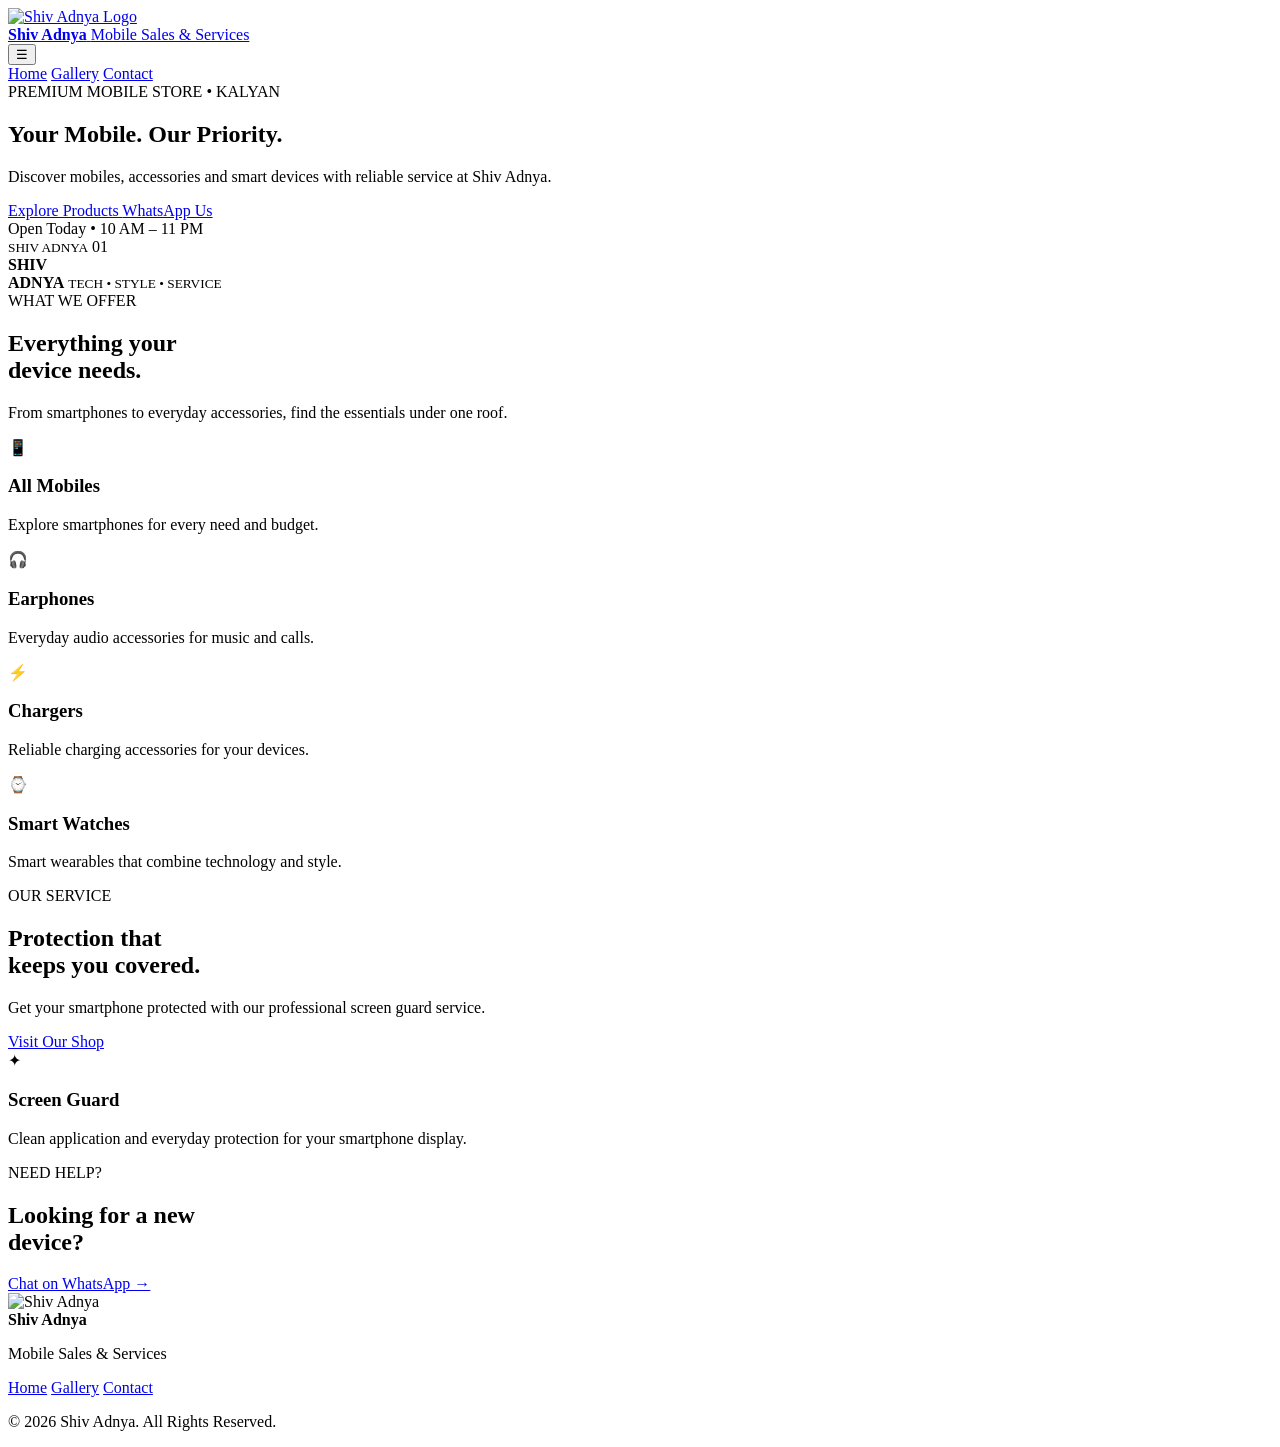
==== index.html @ c5f03c9d "Add initial HTML structure for Shiv Adnya website" ====
<!DOCTYPE html>
<html lang="en">
<head>
    <meta charset="UTF-8">
    <meta name="viewport" content="width=device-width, initial-scale=1.0">

    <title>Shiv Adnya | Mobile Sales & Services</title>

    <meta name="description"
        content="Shiv Adnya - Mobile Sales & Services in Kalyan. Mobiles, earphones, chargers, smart watches and screen guard services.">

    <meta name="keywords"
        content="Shiv Adnya, mobile shop Kalyan, mobiles Kalyan, mobile accessories, earphones, smart watch, screen guard">

    <meta name="author" content="Shiv Adnya">

    <link rel="preconnect" href="https://fonts.googleapis.com">
    <link rel="preconnect" href="https://fonts.gstatic.com" crossorigin>

    <link href="https://fonts.googleapis.com/css2?family=DM+Sans:wght@400;500;600;700&family=Playfair+Display:wght@500;600;700&display=swap" rel="stylesheet">

    <link rel="stylesheet" href="style.css">
</head>

<body>

<!-- NAVBAR -->
<header class="navbar">

    <a href="index.html" class="brand">
        <img src="images/logo.jpg" alt="Shiv Adnya Logo">
        <div>
            <strong>Shiv Adnya</strong>
            <span>Mobile Sales & Services</span>
        </div>
    </a>

    <button class="menu-btn" id="menuBtn">
        ☰
    </button>

    <nav id="navMenu">
        <a href="index.html" class="active">Home</a>
        <a href="gallery.html">Gallery</a>
        <a href="contact.html">Contact</a>
    </nav>

</header>


<!-- HERO -->
<section class="hero">

    <div class="hero-content">

        <div class="eyebrow">
            PREMIUM MOBILE STORE • KALYAN
        </div>

        <h1>
            Your Mobile.
            <span>Our Priority.</span>
        </h1>

        <p>
            Discover mobiles, accessories and smart devices
            with reliable service at Shiv Adnya.
        </p>

        <div class="hero-buttons">

            <a class="btn primary"
               href="gallery.html">
                Explore Products
            </a>

            <a class="btn secondary"
               href="https://wa.me/918291717525"
               target="_blank">
                WhatsApp Us
            </a>

        </div>

        <div class="open-status">
            <span></span>
            Open Today • 10 AM – 11 PM
        </div>

    </div>

    <div class="hero-visual">

        <div class="glow"></div>

        <div class="device-card">

            <div class="device-top">
                <small>SHIV ADNYA</small>
                <span>01</span>
            </div>

            <div class="phone-shape">

                <div class="phone-camera"></div>

                <div class="phone-screen">
                    <div class="screen-line"></div>
                    <strong>SHIV<br>ADNYA</strong>
                    <small>TECH • STYLE • SERVICE</small>
                </div>

            </div>

        </div>

    </div>

</section>


<!-- CATEGORIES -->
<section class="section">

    <div class="section-heading">

        <div>
            <span class="mini-title">WHAT WE OFFER</span>

            <h2>
                Everything your<br>
                <span>device needs.</span>
            </h2>
        </div>

        <p>
            From smartphones to everyday accessories,
            find the essentials under one roof.
        </p>

    </div>


    <div class="category-grid">

        <div class="category-card">
            <div class="icon">📱</div>
            <h3>All Mobiles</h3>
            <p>Explore smartphones for every need and budget.</p>
        </div>

        <div class="category-card">
            <div class="icon">🎧</div>
            <h3>Earphones</h3>
            <p>Everyday audio accessories for music and calls.</p>
        </div>

        <div class="category-card">
            <div class="icon">⚡</div>
            <h3>Chargers</h3>
            <p>Reliable charging accessories for your devices.</p>
        </div>

        <div class="category-card">
            <div class="icon">⌚</div>
            <h3>Smart Watches</h3>
            <p>Smart wearables that combine technology and style.</p>
        </div>

    </div>

</section>


<!-- SERVICE -->
<section class="service-section">

    <div class="service-content">

        <span class="mini-title">OUR SERVICE</span>

        <h2>
            Protection that<br>
            keeps you <span>covered.</span>
        </h2>

        <p>
            Get your smartphone protected with our
            professional screen guard service.
        </p>

        <a href="contact.html" class="btn primary">
            Visit Our Shop
        </a>

    </div>

    <div class="service-box">

        <div class="service-icon">✦</div>

        <h3>Screen Guard</h3>

        <p>
            Clean application and everyday protection
            for your smartphone display.
        </p>

    </div>

</section>


<!-- CTA -->
<section class="cta">

    <div>
        <span class="mini-title">NEED HELP?</span>

        <h2>
            Looking for a new<br>
            <span>device?</span>
        </h2>
    </div>

    <a href="https://wa.me/918291717525"
       target="_blank"
       class="btn light">
        Chat on WhatsApp →
    </a>

</section>


<!-- FOOTER -->
<footer>

    <div class="footer-brand">

        <img src="images/logo.jpg" alt="Shiv Adnya">

        <div>
            <strong>Shiv Adnya</strong>
            <p>Mobile Sales & Services</p>
        </div>

    </div>

    <div class="footer-links">
        <a href="index.html">Home</a>
        <a href="gallery.html">Gallery</a>
        <a href="contact.html">Contact</a>
    </div>

    <p class="copyright">
        © 2026 Shiv Adnya. All Rights Reserved.
    </p>

</footer>


<script src="script.js"></script>

</body>
          </html>
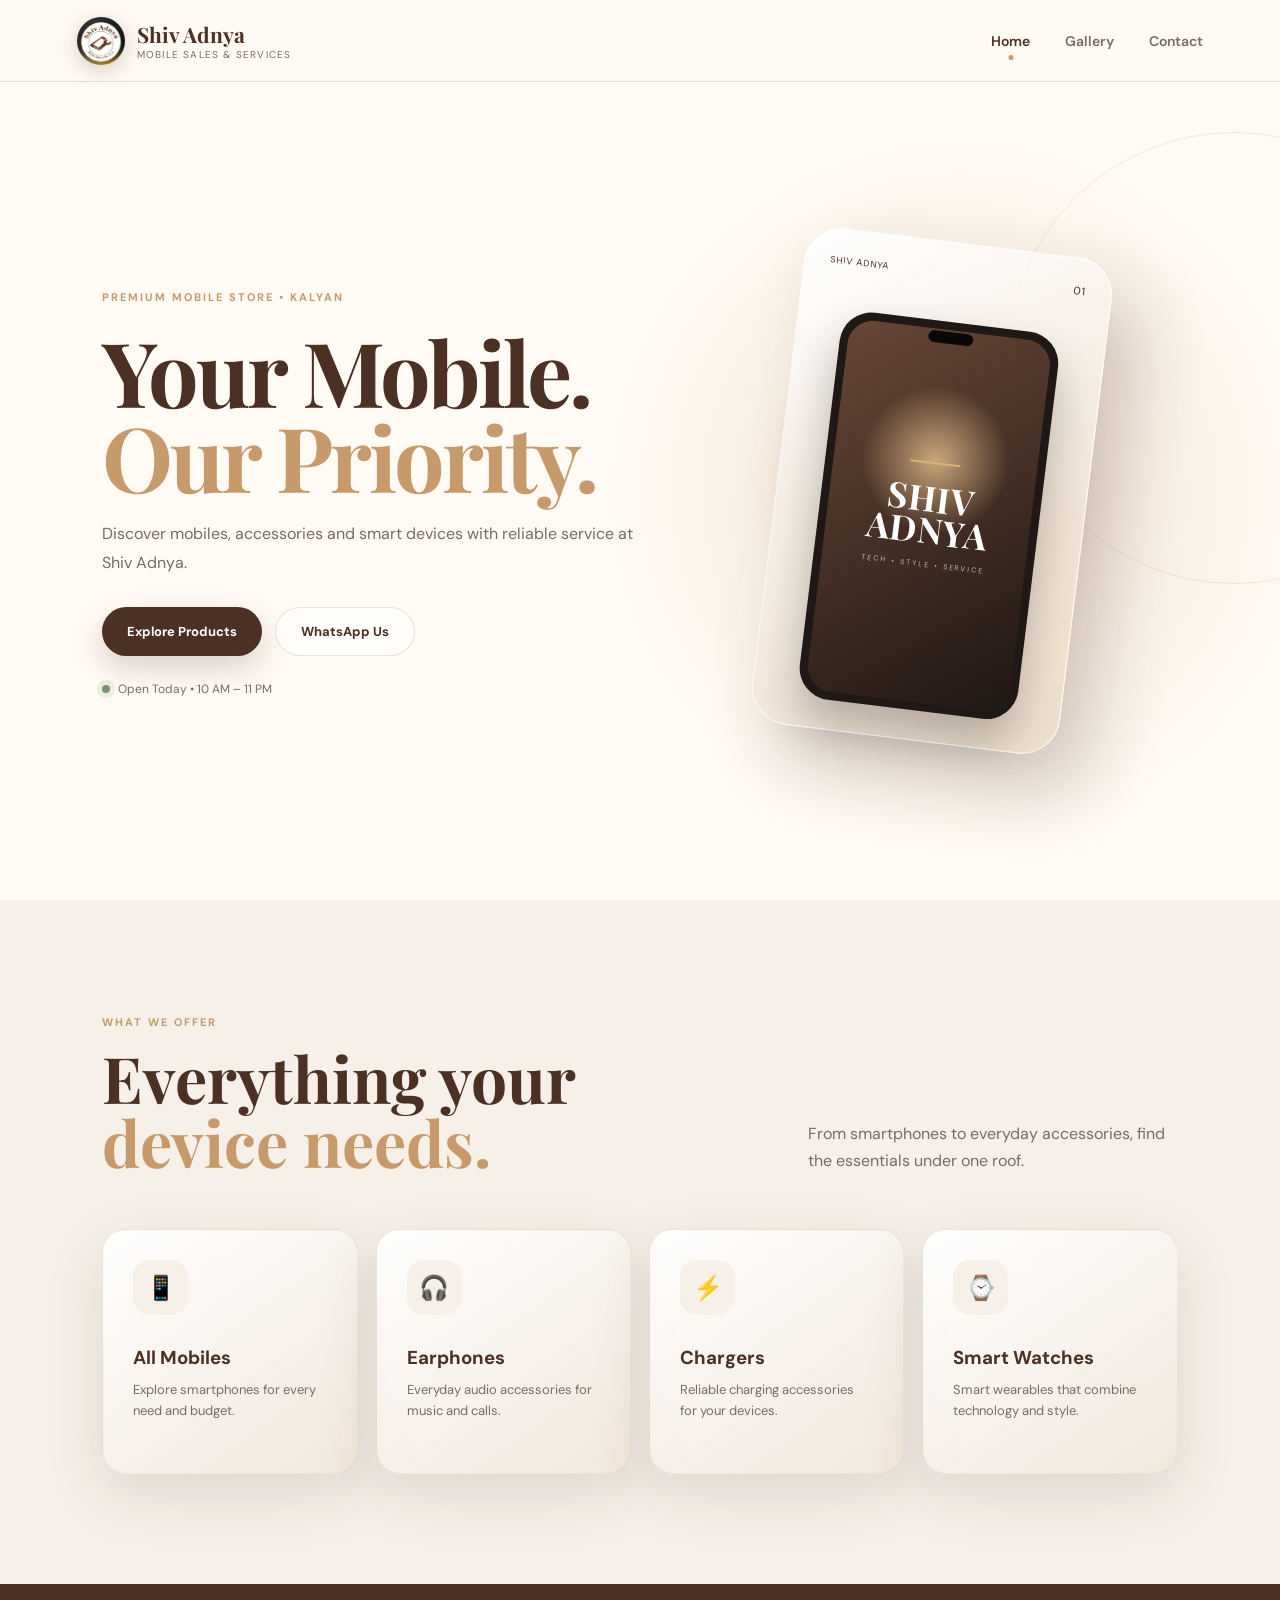
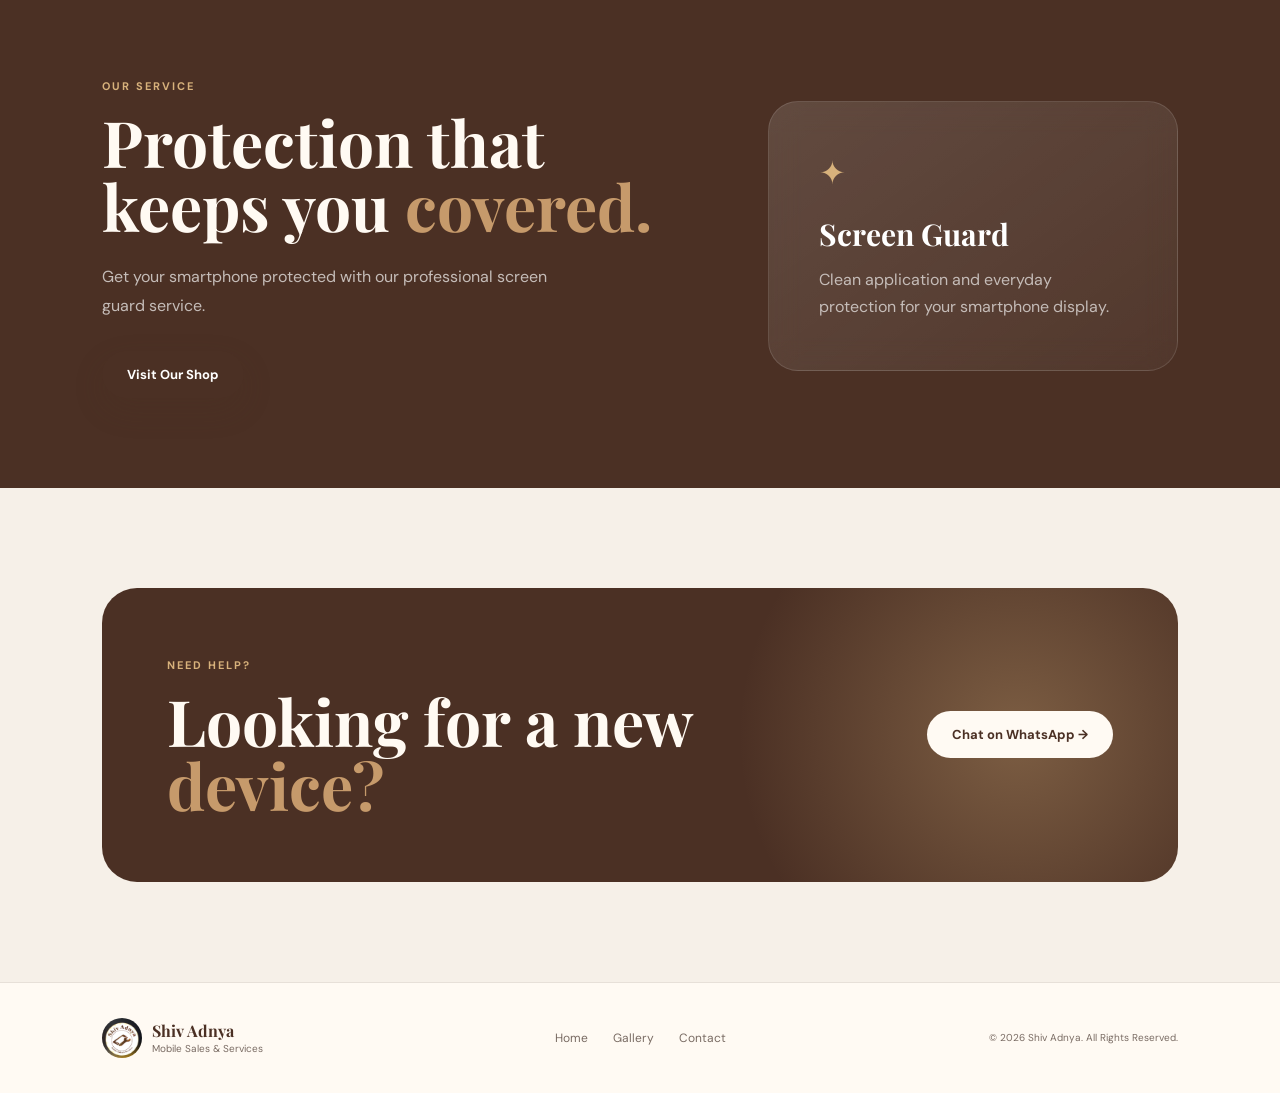
==== commit 4fb6581d: "Optimize homepage for local SEO and add business structured data" ====
--- a/index.html
+++ b/index.html
@@ -1,26 +1,175 @@
 <!DOCTYPE html>
 <html lang="en">
 <head>
+
+    <!-- BASIC SEO -->
     <meta charset="UTF-8">
     <meta name="viewport" content="width=device-width, initial-scale=1.0">
 
-    <title>Shiv Adnya | Mobile Sales & Services</title>
+    <title>Shiv Adnya Mobile Shop | Mobiles & Accessories in Kalyan</title>
 
     <meta name="description"
-        content="Shiv Adnya - Mobile Sales & Services in Kalyan. Mobiles, earphones, chargers, smart watches and screen guard services.">
+        content="Shiv Adnya Mobile Shop in Chikan Ghar, Kalyan. Buy mobiles, earphones, chargers and smart watches. Screen guard service available. Open daily 10 AM to 11 PM.">
 
     <meta name="keywords"
-        content="Shiv Adnya, mobile shop Kalyan, mobiles Kalyan, mobile accessories, earphones, smart watch, screen guard">
+        content="Shiv Adnya, Shiv Adnya Mobile Shop, mobile shop in Kalyan, mobile shop Chikan Ghar, mobiles in Kalyan, mobile accessories Kalyan, earphones Kalyan, chargers Kalyan, smart watches Kalyan, screen guard Kalyan">
 
     <meta name="author" content="Shiv Adnya">
 
+    <meta name="robots" content="index, follow">
+
+    <!-- CANONICAL -->
+    <link rel="canonical"
+        href="https://harshwebstudio.github.io/SHIV-ADNYA/">
+
+    <!-- THEME -->
+    <meta name="theme-color" content="#ffffff">
+
+    <!-- OPEN GRAPH / SOCIAL SEO -->
+    <meta property="og:type" content="business.business">
+
+    <meta property="og:title"
+        content="Shiv Adnya Mobile Shop | Mobiles & Accessories in Kalyan">
+
+    <meta property="og:description"
+        content="Mobiles, earphones, chargers, smart watches and screen guard services at Shiv Adnya, Chikan Ghar, Kalyan.">
+
+    <meta property="og:url"
+        content="https://harshwebstudio.github.io/SHIV-ADNYA/">
+
+    <meta property="og:image"
+        content="https://harshwebstudio.github.io/SHIV-ADNYA/images/logo.jpg">
+
+    <meta property="og:site_name"
+        content="Shiv Adnya Mobile Shop">
+
+    <!-- TWITTER / X -->
+    <meta name="twitter:card" content="summary_large_image">
+
+    <meta name="twitter:title"
+        content="Shiv Adnya Mobile Shop | Kalyan">
+
+    <meta name="twitter:description"
+        content="Mobiles, accessories and screen guard services in Chikan Ghar, Kalyan.">
+
+    <meta name="twitter:image"
+        content="https://harshwebstudio.github.io/SHIV-ADNYA/images/logo.jpg">
+
+
+    <!-- GOOGLE FONTS -->
     <link rel="preconnect" href="https://fonts.googleapis.com">
     <link rel="preconnect" href="https://fonts.gstatic.com" crossorigin>
 
-    <link href="https://fonts.googleapis.com/css2?family=DM+Sans:wght@400;500;600;700&family=Playfair+Display:wght@500;600;700&display=swap" rel="stylesheet">
-
+    <link
+        href="https://fonts.googleapis.com/css2?family=DM+Sans:wght@400;500;600;700&family=Playfair+Display:wght@500;600;700&display=swap"
+        rel="stylesheet">
+
+    <!-- CSS -->
     <link rel="stylesheet" href="style.css">
+
+
+    <!-- LOCAL BUSINESS STRUCTURED DATA -->
+    <script type="application/ld+json">
+    {
+        "@context": "https://schema.org",
+        "@type": "MobilePhoneStore",
+
+        "name": "Shiv Adnya Mobile Shop",
+
+        "url": "https://harshwebstudio.github.io/SHIV-ADNYA/",
+
+        "logo": "https://harshwebstudio.github.io/SHIV-ADNYA/images/logo.jpg",
+
+        "image": "https://harshwebstudio.github.io/SHIV-ADNYA/images/logo.jpg",
+
+        "telephone": "+91-8291717525",
+
+        "description": "Shiv Adnya Mobile Shop in Chikan Ghar, Kalyan offering mobiles, earphones, chargers, smart watches and screen guard services.",
+
+        "address": {
+            "@type": "PostalAddress",
+            "streetAddress": "Shop No 15, Kokan Vasahat, Bldg. No. 94, West, HIG Colony, Chikan Ghar",
+            "addressLocality": "Kalyan",
+            "addressRegion": "Maharashtra",
+            "postalCode": "421301",
+            "addressCountry": "IN"
+        },
+
+        "geo": {
+            "@type": "GeoCoordinates",
+            "addressCountry": "IN"
+        },
+
+        "openingHoursSpecification": [
+            {
+                "@type": "OpeningHoursSpecification",
+                "dayOfWeek": [
+                    "Monday",
+                    "Tuesday",
+                    "Wednesday",
+                    "Thursday",
+                    "Friday",
+                    "Saturday",
+                    "Sunday"
+                ],
+                "opens": "10:00",
+                "closes": "23:00"
+            }
+        ],
+
+        "hasMap": "https://maps.app.goo.gl/rnq4y5nij6KvbaXi7",
+
+        "areaServed": {
+            "@type": "City",
+            "name": "Kalyan"
+        },
+
+        "sameAs": [
+            "https://maps.app.goo.gl/rnq4y5nij6KvbaXi7"
+        ],
+
+        "makesOffer": [
+            {
+                "@type": "Offer",
+                "itemOffered": {
+                    "@type": "Product",
+                    "name": "Mobile Phones"
+                }
+            },
+            {
+                "@type": "Offer",
+                "itemOffered": {
+                    "@type": "Product",
+                    "name": "Earphones"
+                }
+            },
+            {
+                "@type": "Offer",
+                "itemOffered": {
+                    "@type": "Product",
+                    "name": "Mobile Chargers"
+                }
+            },
+            {
+                "@type": "Offer",
+                "itemOffered": {
+                    "@type": "Product",
+                    "name": "Smart Watches"
+                }
+            },
+            {
+                "@type": "Offer",
+                "itemOffered": {
+                    "@type": "Service",
+                    "name": "Screen Guard Service"
+                }
+            }
+        ]
+    }
+    </script>
+
 </head>
+
 
 <body>
 
@@ -28,21 +177,43 @@
 <header class="navbar">
 
     <a href="index.html" class="brand">
-        <img src="images/logo.jpg" alt="Shiv Adnya Logo">
+
+        <img
+            src="images/logo.jpg"
+            alt="Shiv Adnya Mobile Shop Kalyan Logo">
+
         <div>
             <strong>Shiv Adnya</strong>
             <span>Mobile Sales & Services</span>
         </div>
+
     </a>
 
-    <button class="menu-btn" id="menuBtn">
+
+    <button
+        class="menu-btn"
+        id="menuBtn"
+        aria-label="Open navigation menu">
+
         ☰
+
     </button>
 
+
     <nav id="navMenu">
-        <a href="index.html" class="active">Home</a>
-        <a href="gallery.html">Gallery</a>
-        <a href="contact.html">Contact</a>
+
+        <a href="index.html" class="active">
+            Home
+        </a>
+
+        <a href="gallery.html">
+            Gallery
+        </a>
+
+        <a href="contact.html">
+            Contact
+        </a>
+
     </nav>
 
 </header>
@@ -56,58 +227,93 @@
         <div class="eyebrow">
             PREMIUM MOBILE STORE • KALYAN
         </div>
+
 
         <h1>
             Your Mobile.
             <span>Our Priority.</span>
         </h1>
 
+
         <p>
             Discover mobiles, accessories and smart devices
             with reliable service at Shiv Adnya.
         </p>
 
+
         <div class="hero-buttons">
 
-            <a class="btn primary"
-               href="gallery.html">
+            <a
+                class="btn primary"
+                href="gallery.html">
+
                 Explore Products
+
             </a>
 
-            <a class="btn secondary"
-               href="https://wa.me/918291717525"
-               target="_blank">
+
+            <a
+                class="btn secondary"
+                href="https://wa.me/918291717525"
+                target="_blank"
+                rel="noopener">
+
                 WhatsApp Us
+
             </a>
 
         </div>
 
+
         <div class="open-status">
+
             <span></span>
+
             Open Today • 10 AM – 11 PM
-        </div>
-
-    </div>
+
+        </div>
+
+    </div>
+
 
     <div class="hero-visual">
 
         <div class="glow"></div>
 
+
         <div class="device-card">
 
             <div class="device-top">
-                <small>SHIV ADNYA</small>
-                <span>01</span>
+
+                <small>
+                    SHIV ADNYA
+                </small>
+
+                <span>
+                    01
+                </span>
+
             </div>
 
+
             <div class="phone-shape">
 
                 <div class="phone-camera"></div>
 
+
                 <div class="phone-screen">
+
                     <div class="screen-line"></div>
-                    <strong>SHIV<br>ADNYA</strong>
-                    <small>TECH • STYLE • SERVICE</small>
+
+                    <strong>
+                        SHIV<br>
+                        ADNYA
+                    </strong>
+
+                    <small>
+                        TECH • STYLE • SERVICE
+                    </small>
+
                 </div>
 
             </div>
@@ -125,13 +331,19 @@
     <div class="section-heading">
 
         <div>
-            <span class="mini-title">WHAT WE OFFER</span>
+
+            <span class="mini-title">
+                WHAT WE OFFER
+            </span>
+
 
             <h2>
                 Everything your<br>
                 <span>device needs.</span>
             </h2>
-        </div>
+
+        </div>
+
 
         <p>
             From smartphones to everyday accessories,
@@ -143,29 +355,74 @@
 
     <div class="category-grid">
 
+
         <div class="category-card">
-            <div class="icon">📱</div>
-            <h3>All Mobiles</h3>
-            <p>Explore smartphones for every need and budget.</p>
-        </div>
+
+            <div class="icon">
+                📱
+            </div>
+
+            <h3>
+                All Mobiles
+            </h3>
+
+            <p>
+                Explore smartphones for every need and budget.
+            </p>
+
+        </div>
+
 
         <div class="category-card">
-            <div class="icon">🎧</div>
-            <h3>Earphones</h3>
-            <p>Everyday audio accessories for music and calls.</p>
-        </div>
+
+            <div class="icon">
+                🎧
+            </div>
+
+            <h3>
+                Earphones
+            </h3>
+
+            <p>
+                Everyday audio accessories for music and calls.
+            </p>
+
+        </div>
+
 
         <div class="category-card">
-            <div class="icon">⚡</div>
-            <h3>Chargers</h3>
-            <p>Reliable charging accessories for your devices.</p>
-        </div>
+
+            <div class="icon">
+                ⚡
+            </div>
+
+            <h3>
+                Chargers
+            </h3>
+
+            <p>
+                Reliable charging accessories for your devices.
+            </p>
+
+        </div>
+
 
         <div class="category-card">
-            <div class="icon">⌚</div>
-            <h3>Smart Watches</h3>
-            <p>Smart wearables that combine technology and style.</p>
-        </div>
+
+            <div class="icon">
+                ⌚
+            </div>
+
+            <h3>
+                Smart Watches
+            </h3>
+
+            <p>
+                Smart wearables that combine technology and style.
+            </p>
+
+        </div>
+
 
     </div>
 
@@ -177,29 +434,45 @@
 
     <div class="service-content">
 
-        <span class="mini-title">OUR SERVICE</span>
+        <span class="mini-title">
+            OUR SERVICE
+        </span>
+
 
         <h2>
             Protection that<br>
             keeps you <span>covered.</span>
         </h2>
 
+
         <p>
             Get your smartphone protected with our
             professional screen guard service.
         </p>
 
-        <a href="contact.html" class="btn primary">
+
+        <a
+            href="contact.html"
+            class="btn primary">
+
             Visit Our Shop
-        </a>
-
-    </div>
+
+        </a>
+
+    </div>
+
 
     <div class="service-box">
 
-        <div class="service-icon">✦</div>
-
-        <h3>Screen Guard</h3>
+        <div class="service-icon">
+            ✦
+        </div>
+
+
+        <h3>
+            Screen Guard
+        </h3>
+
 
         <p>
             Clean application and everyday protection
@@ -215,18 +488,28 @@
 <section class="cta">
 
     <div>
-        <span class="mini-title">NEED HELP?</span>
+
+        <span class="mini-title">
+            NEED HELP?
+        </span>
+
 
         <h2>
             Looking for a new<br>
             <span>device?</span>
         </h2>
-    </div>
-
-    <a href="https://wa.me/918291717525"
-       target="_blank"
-       class="btn light">
+
+    </div>
+
+
+    <a
+        href="https://wa.me/918291717525"
+        target="_blank"
+        rel="noopener"
+        class="btn light">
+
         Chat on WhatsApp →
+
     </a>
 
 </section>
@@ -235,22 +518,44 @@
 <!-- FOOTER -->
 <footer>
 
+
     <div class="footer-brand">
 
-        <img src="images/logo.jpg" alt="Shiv Adnya">
+        <img
+            src="images/logo.jpg"
+            alt="Shiv Adnya Mobile Shop">
 
         <div>
-            <strong>Shiv Adnya</strong>
-            <p>Mobile Sales & Services</p>
-        </div>
-
-    </div>
+
+            <strong>
+                Shiv Adnya
+            </strong>
+
+            <p>
+                Mobile Sales & Services
+            </p>
+
+        </div>
+
+    </div>
+
 
     <div class="footer-links">
-        <a href="index.html">Home</a>
-        <a href="gallery.html">Gallery</a>
-        <a href="contact.html">Contact</a>
-    </div>
+
+        <a href="index.html">
+            Home
+        </a>
+
+        <a href="gallery.html">
+            Gallery
+        </a>
+
+        <a href="contact.html">
+            Contact
+        </a>
+
+    </div>
+
 
     <p class="copyright">
         © 2026 Shiv Adnya. All Rights Reserved.
@@ -262,4 +567,4 @@
 <script src="script.js"></script>
 
 </body>
-          </html>
+    </html>
--- a/style.css
+++ b/style.css
@@ -0,0 +1,1592 @@
+:root {
+    --cream: #f6f0e8;
+    --cream-light: #fffaf3;
+
+    --brown: #4b3024;
+    --brown-dark: #281914;
+
+    --brown-soft: #76533f;
+
+    --champagne: #c69a6b;
+    --gold: #d8b27c;
+
+    --text: #30231d;
+    --muted: #796b63;
+
+    --white: #ffffff;
+
+    --border: rgba(75, 48, 36, 0.13);
+
+    --shadow:
+        0 20px 60px rgba(62, 39, 27, 0.12);
+}
+
+
+/* RESET */
+
+* {
+    margin: 0;
+    padding: 0;
+    box-sizing: border-box;
+}
+
+html {
+    scroll-behavior: smooth;
+}
+
+body {
+    font-family: "DM Sans", sans-serif;
+    background: var(--cream);
+    color: var(--text);
+    overflow-x: hidden;
+}
+
+a {
+    text-decoration: none;
+    color: inherit;
+}
+
+img {
+    max-width: 100%;
+    display: block;
+}
+
+
+/* NAVBAR */
+
+.navbar {
+    width: 100%;
+    height: 82px;
+
+    display: flex;
+    align-items: center;
+    justify-content: space-between;
+
+    padding: 0 6%;
+
+    background: rgba(255, 250, 243, 0.88);
+
+    backdrop-filter: blur(18px);
+
+    border-bottom: 1px solid var(--border);
+
+    position: relative;
+    z-index: 100;
+}
+
+
+.brand {
+    display: flex;
+    align-items: center;
+    gap: 12px;
+}
+
+
+.brand img {
+    width: 48px;
+    height: 48px;
+
+    object-fit: cover;
+
+    border-radius: 50%;
+
+    box-shadow:
+        0 5px 20px rgba(77, 45, 30, 0.2);
+}
+
+
+.brand strong {
+    display: block;
+
+    font-family: "Playfair Display", serif;
+
+    font-size: 21px;
+
+    color: var(--brown);
+}
+
+
+.brand span {
+    display: block;
+
+    font-size: 10px;
+
+    letter-spacing: 1.2px;
+
+    color: var(--muted);
+
+    text-transform: uppercase;
+}
+
+
+nav {
+    display: flex;
+    align-items: center;
+    gap: 35px;
+}
+
+
+nav a {
+    font-size: 14px;
+    font-weight: 600;
+
+    color: var(--muted);
+
+    transition: 0.3s;
+}
+
+
+nav a:hover,
+nav a.active {
+    color: var(--brown);
+}
+
+
+nav a.active {
+    position: relative;
+}
+
+
+nav a.active::after {
+    content: "";
+
+    position: absolute;
+
+    width: 5px;
+    height: 5px;
+
+    border-radius: 50%;
+
+    background: var(--champagne);
+
+    bottom: -10px;
+    left: 50%;
+
+    transform: translateX(-50%);
+}
+
+
+.menu-btn {
+    display: none;
+
+    border: 0;
+
+    background: var(--brown);
+
+    color: white;
+
+    width: 42px;
+    height: 42px;
+
+    border-radius: 12px;
+
+    font-size: 21px;
+
+    cursor: pointer;
+}
+
+
+/* HERO */
+
+.hero {
+    min-height: calc(100vh - 82px);
+
+    padding: 80px 8%;
+
+    display: grid;
+
+    grid-template-columns: 1.05fr 0.95fr;
+
+    align-items: center;
+
+    gap: 40px;
+
+    position: relative;
+
+    overflow: hidden;
+
+    background:
+        radial-gradient(
+            circle at 75% 50%,
+            rgba(198, 154, 107, 0.22),
+            transparent 35%
+        ),
+        var(--cream-light);
+}
+
+
+.hero::before {
+    content: "";
+
+    position: absolute;
+
+    width: 450px;
+    height: 450px;
+
+    border-radius: 50%;
+
+    border: 1px solid rgba(198, 154, 107, 0.2);
+
+    right: -180px;
+    top: 50px;
+}
+
+
+.hero-content {
+    position: relative;
+    z-index: 2;
+}
+
+
+.eyebrow,
+.mini-title {
+    display: inline-block;
+
+    font-size: 11px;
+
+    font-weight: 700;
+
+    letter-spacing: 2px;
+
+    color: var(--champagne);
+}
+
+
+.hero h1 {
+    font-family: "Playfair Display", serif;
+
+    font-size: clamp(55px, 7vw, 92px);
+
+    line-height: 0.95;
+
+    letter-spacing: -3px;
+
+    color: var(--brown);
+
+    margin: 22px 0;
+}
+
+
+.hero h1 span,
+h2 span,
+.page-header h1 span {
+    color: var(--champagne);
+}
+
+
+.hero p {
+    max-width: 550px;
+
+    color: var(--muted);
+
+    line-height: 1.8;
+
+    font-size: 16px;
+
+    margin-bottom: 30px;
+}
+
+
+.hero-buttons {
+    display: flex;
+
+    gap: 13px;
+
+    flex-wrap: wrap;
+}
+
+
+.btn {
+    display: inline-flex;
+
+    align-items: center;
+    justify-content: center;
+
+    padding: 15px 25px;
+
+    border-radius: 50px;
+
+    font-size: 13px;
+
+    font-weight: 700;
+
+    transition: 0.3s;
+}
+
+
+.btn.primary {
+    background: var(--brown);
+
+    color: white;
+
+    box-shadow:
+        0 12px 30px rgba(75, 48, 36, 0.2);
+}
+
+
+.btn.primary:hover {
+    transform: translateY(-3px);
+
+    background: var(--brown-dark);
+}
+
+
+.btn.secondary {
+    border: 1px solid var(--border);
+
+    color: var(--brown);
+
+    background: rgba(255,255,255,0.5);
+}
+
+
+.btn.secondary:hover {
+    background: white;
+}
+
+
+.btn.light {
+    background: var(--cream-light);
+
+    color: var(--brown);
+}
+
+
+.open-status {
+    margin-top: 25px;
+
+    font-size: 12px;
+
+    color: var(--muted);
+
+    display: flex;
+
+    align-items: center;
+
+    gap: 8px;
+}
+
+
+.open-status span,
+.open-now span {
+    width: 8px;
+    height: 8px;
+
+    border-radius: 50%;
+
+    background: #77966c;
+
+    box-shadow: 0 0 0 5px rgba(119, 150, 108, 0.12);
+}
+
+
+/* HERO DEVICE */
+
+.hero-visual {
+    height: 580px;
+
+    display: flex;
+
+    align-items: center;
+
+    justify-content: center;
+
+    position: relative;
+}
+
+
+.glow {
+    width: 380px;
+    height: 380px;
+
+    border-radius: 50%;
+
+    background:
+        radial-gradient(
+            circle,
+            rgba(198, 154, 107, 0.38),
+            transparent 65%
+        );
+
+    position: absolute;
+
+    filter: blur(10px);
+}
+
+
+.device-card {
+    width: 310px;
+    height: 500px;
+
+    border-radius: 38px;
+
+    padding: 25px;
+
+    background:
+        linear-gradient(
+            145deg,
+            rgba(255,255,255,0.9),
+            rgba(226,201,173,0.5)
+        );
+
+    border: 1px solid rgba(255,255,255,0.8);
+
+    box-shadow:
+        30px 35px 70px rgba(72, 42, 26, 0.22),
+        inset 0 1px 0 rgba(255,255,255,0.9);
+
+    transform: rotate(7deg);
+
+    position: relative;
+
+    z-index: 2;
+}
+
+
+.device-top {
+    display: flex;
+
+    justify-content: space-between;
+
+    color: var(--brown);
+
+    font-size: 11px;
+
+    letter-spacing: 1px;
+}
+
+
+.phone-shape {
+    position: absolute;
+
+    width: 220px;
+    height: 390px;
+
+    border-radius: 32px;
+
+    background: #1f1815;
+
+    left: 50%;
+    top: 55%;
+
+    transform: translate(-50%, -50%);
+
+    padding: 8px;
+
+    box-shadow:
+        0 25px 45px rgba(0,0,0,0.25);
+}
+
+
+.phone-camera {
+    position: absolute;
+
+    width: 45px;
+    height: 12px;
+
+    border-radius: 20px;
+
+    background: #090909;
+
+    left: 50%;
+
+    transform: translateX(-50%);
+
+    top: 10px;
+
+    z-index: 2;
+}
+
+
+.phone-screen {
+    width: 100%;
+    height: 100%;
+
+    border-radius: 26px;
+
+    display: flex;
+
+    flex-direction: column;
+
+    justify-content: center;
+
+    align-items: center;
+
+    text-align: center;
+
+    background:
+        radial-gradient(
+            circle at 50% 35%,
+            rgba(215,178,132,0.9),
+            transparent 28%
+        ),
+        linear-gradient(
+            145deg,
+            #674736,
+            #201713
+        );
+
+    color: white;
+}
+
+
+.phone-screen strong {
+    font-family: "Playfair Display", serif;
+
+    font-size: 35px;
+
+    line-height: 0.9;
+
+    letter-spacing: 1px;
+}
+
+
+.phone-screen small {
+    margin-top: 15px;
+
+    font-size: 7px;
+
+    letter-spacing: 2px;
+
+    opacity: 0.7;
+}
+
+
+.screen-line {
+    width: 50px;
+    height: 2px;
+
+    background: var(--gold);
+
+    margin-bottom: 18px;
+}
+
+
+/* SECTION */
+
+.section {
+    padding: 110px 8%;
+}
+
+
+.section-heading {
+    display: flex;
+
+    justify-content: space-between;
+
+    align-items: end;
+
+    gap: 30px;
+
+    margin-bottom: 55px;
+}
+
+
+.section-heading h2,
+.service-content h2,
+.cta h2 {
+    font-family: "Playfair Display", serif;
+
+    font-size: clamp(42px, 5vw, 65px);
+
+    line-height: 1;
+
+    color: var(--brown);
+
+    margin-top: 15px;
+}
+
+
+.section-heading > p {
+    max-width: 370px;
+
+    line-height: 1.7;
+
+    color: var(--muted);
+}
+
+
+/* CATEGORIES */
+
+.category-grid {
+    display: grid;
+
+    grid-template-columns: repeat(4, 1fr);
+
+    gap: 18px;
+}
+
+
+.category-card {
+    min-height: 245px;
+
+    padding: 30px;
+
+    border-radius: 24px;
+
+    background:
+        linear-gradient(
+            145deg,
+            rgba(255,255,255,0.9),
+            rgba(239,227,213,0.65)
+        );
+
+    border: 1px solid rgba(198,154,107,0.2);
+
+    box-shadow: var(--shadow);
+
+    transition: 0.35s;
+}
+
+
+.category-card:hover {
+    transform: translateY(-8px);
+
+    box-shadow:
+        0 30px 70px rgba(65,39,25,0.17);
+}
+
+
+.icon {
+    width: 55px;
+    height: 55px;
+
+    border-radius: 17px;
+
+    display: grid;
+
+    place-items: center;
+
+    font-size: 24px;
+
+    background: var(--cream);
+
+    margin-bottom: 30px;
+}
+
+
+.category-card h3 {
+    color: var(--brown);
+
+    margin-bottom: 10px;
+}
+
+
+.category-card p {
+    color: var(--muted);
+
+    line-height: 1.6;
+
+    font-size: 13px;
+}
+
+
+/* SERVICE */
+
+.service-section {
+    padding: 90px 8%;
+
+    display: grid;
+
+    grid-template-columns: 1fr 0.7fr;
+
+    align-items: center;
+
+    gap: 80px;
+
+    background: var(--brown);
+
+    color: white;
+}
+
+
+.service-content .mini-title {
+    color: var(--gold);
+}
+
+
+.service-content h2 {
+    color: var(--cream-light);
+}
+
+
+.service-content p {
+    max-width: 450px;
+
+    line-height: 1.8;
+
+    color: rgba(255,255,255,0.68);
+
+    margin: 25px 0 30px;
+}
+
+
+.service-box {
+    padding: 50px;
+
+    border-radius: 30px;
+
+    background:
+        linear-gradient(
+            145deg,
+            rgba(255,255,255,0.13),
+            rgba(255,255,255,0.04)
+        );
+
+    border: 1px solid rgba(255,255,255,0.12);
+
+    backdrop-filter: blur(15px);
+}
+
+
+.service-icon {
+    font-size: 32px;
+
+    color: var(--gold);
+
+    margin-bottom: 20px;
+}
+
+
+.service-box h3 {
+    font-family: "Playfair Display", serif;
+
+    font-size: 30px;
+
+    margin-bottom: 12px;
+}
+
+
+.service-box p {
+    color: rgba(255,255,255,0.65);
+
+    line-height: 1.7;
+}
+
+
+/* CTA */
+
+.cta {
+    margin: 100px 8%;
+
+    padding: 65px;
+
+    border-radius: 35px;
+
+    display: flex;
+
+    align-items: center;
+
+    justify-content: space-between;
+
+    gap: 30px;
+
+    background:
+        radial-gradient(
+            circle at 85% 50%,
+            rgba(216,178,124,0.35),
+            transparent 30%
+        ),
+        var(--brown);
+}
+
+
+.cta h2 {
+    color: var(--cream-light);
+}
+
+
+.cta .mini-title {
+    color: var(--gold);
+}
+
+
+/* FOOTER */
+
+footer {
+    padding: 35px 8%;
+
+    border-top: 1px solid var(--border);
+
+    display: grid;
+
+    grid-template-columns: 1fr auto 1fr;
+
+    align-items: center;
+
+    gap: 25px;
+
+    background: var(--cream-light);
+}
+
+
+.footer-brand {
+    display: flex;
+
+    align-items: center;
+
+    gap: 10px;
+}
+
+
+.footer-brand img {
+    width: 40px;
+    height: 40px;
+
+    border-radius: 50%;
+
+    object-fit: cover;
+}
+
+
+.footer-brand strong {
+    color: var(--brown);
+
+    font-family: "Playfair Display", serif;
+}
+
+
+.footer-brand p {
+    color: var(--muted);
+
+    font-size: 10px;
+}
+
+
+.footer-links {
+    display: flex;
+
+    gap: 25px;
+}
+
+
+.footer-links a {
+    font-size: 12px;
+
+    color: var(--muted);
+}
+
+
+.copyright {
+    text-align: right;
+
+    color: var(--muted);
+
+    font-size: 10px;
+}
+
+
+/* PAGE HEADER */
+
+.page-header {
+    padding: 110px 8% 80px;
+
+    background:
+        radial-gradient(
+            circle at 80% 40%,
+            rgba(198,154,107,0.2),
+            transparent 30%
+        ),
+        var(--cream-light);
+}
+
+
+.page-header h1 {
+    font-family: "Playfair Display", serif;
+
+    font-size: clamp(55px, 7vw, 90px);
+
+    line-height: 0.95;
+
+    letter-spacing: -3px;
+
+    color: var(--brown);
+
+    margin: 18px 0;
+}
+
+
+.page-header p {
+    color: var(--muted);
+
+    max-width: 500px;
+
+    line-height: 1.7;
+}
+
+
+/* GALLERY */
+
+.gallery-section {
+    padding: 70px 8% 110px;
+}
+
+
+.filter-buttons {
+    display: flex;
+
+    gap: 10px;
+
+    flex-wrap: wrap;
+
+    margin-bottom: 35px;
+}
+
+
+.filter {
+    border: 1px solid var(--border);
+
+    background: transparent;
+
+    color: var(--muted);
+
+    padding: 11px 18px;
+
+    border-radius: 50px;
+
+    cursor: pointer;
+
+    font-family: inherit;
+
+    font-weight: 600;
+
+    transition: 0.3s;
+}
+
+
+.filter:hover,
+.filter.active {
+    background: var(--brown);
+
+    color: white;
+
+    border-color: var(--brown);
+}
+
+
+.gallery-grid {
+    display: grid;
+
+    grid-template-columns: repeat(3, 1fr);
+
+    gap: 22px;
+}
+
+
+.product-card {
+    background: var(--cream-light);
+
+    border-radius: 25px;
+
+    overflow: hidden;
+
+    border: 1px solid var(--border);
+
+    transition: 0.35s;
+}
+
+
+.product-card:hover {
+    transform: translateY(-7px);
+
+    box-shadow: var(--shadow);
+}
+
+
+.product-image {
+    height: 300px;
+
+    overflow: hidden;
+
+    background:
+        linear-gradient(
+            145deg,
+            #eee0cf,
+            #c4a383
+        );
+
+    display: grid;
+
+    place-items: center;
+}
+
+
+.product-image img {
+    width: 100%;
+    height: 100%;
+
+    object-fit: cover;
+
+    transition: 0.5s;
+}
+
+
+.product-card:hover img {
+    transform: scale(1.06);
+}
+
+
+.product-symbol {
+    font-size: 80px;
+
+    filter:
+        drop-shadow(
+            0 15px 20px rgba(60,35,20,0.2)
+        );
+}
+
+
+.product-info {
+    padding: 25px;
+}
+
+
+.product-info span {
+    font-size: 9px;
+
+    letter-spacing: 2px;
+
+    font-weight: 700;
+
+    color: var(--champagne);
+}
+
+
+.product-info h3 {
+    margin: 8px 0;
+
+    color: var(--brown);
+
+    font-family: "Playfair Display", serif;
+
+    font-size: 25px;
+}
+
+
+.product-info p {
+    color: var(--muted);
+
+    font-size: 13px;
+}
+
+
+/* GALLERY CTA */
+
+.gallery-cta {
+    margin: 0 8% 100px;
+
+    padding: 60px;
+
+    border-radius: 30px;
+
+    background: var(--brown);
+
+    display: flex;
+
+    justify-content: space-between;
+
+    align-items: center;
+
+    gap: 30px;
+}
+
+
+.gallery-cta h2 {
+    font-family: "Playfair Display", serif;
+
+    color: var(--cream-light);
+
+    font-size: 45px;
+
+    line-height: 1;
+}
+
+
+/* CONTACT */
+
+.contact-section {
+    padding: 70px 8% 120px;
+
+    display: grid;
+
+    grid-template-columns: 1fr 0.8fr;
+
+    gap: 40px;
+}
+
+
+.contact-info {
+    display: grid;
+
+    grid-template-columns: 1fr 1fr;
+
+    gap: 17px;
+}
+
+
+.contact-card {
+    padding: 30px;
+
+    background: var(--cream-light);
+
+    border: 1px solid var(--border);
+
+    border-radius: 24px;
+
+    display: flex;
+
+    gap: 18px;
+
+    transition: 0.3s;
+}
+
+
+.contact-card:hover {
+    transform: translateY(-5px);
+
+    box-shadow: var(--shadow);
+}
+
+
+.contact-icon {
+    width: 45px;
+    height: 45px;
+
+    flex-shrink: 0;
+
+    border-radius: 14px;
+
+    background: var(--cream);
+
+    display: grid;
+
+    place-items: center;
+}
+
+
+.contact-card span {
+    font-size: 9px;
+
+    font-weight: 700;
+
+    letter-spacing: 1.5px;
+
+    color: var(--champagne);
+}
+
+
+.contact-card h3 {
+    color: var(--brown);
+
+    margin: 7px 0;
+
+    font-family: "Playfair Display", serif;
+}
+
+
+.contact-card p {
+    color: var(--muted);
+
+    font-size: 12px;
+
+    line-height: 1.7;
+
+    margin-bottom: 12px;
+}
+
+
+.contact-card a {
+    font-size: 11px;
+
+    font-weight: 700;
+
+    color: var(--brown);
+}
+
+
+/* HOURS */
+
+.contact-side {
+    display: flex;
+
+    flex-direction: column;
+
+    gap: 17px;
+}
+
+
+.hours-card {
+    padding: 40px;
+
+    border-radius: 28px;
+
+    background: var(--brown);
+
+    color: white;
+}
+
+
+.hours-card .mini-title {
+    color: var(--gold);
+}
+
+
+.hours-card h2 {
+    font-family: "Playfair Display", serif;
+
+    font-size: 45px;
+
+    line-height: 1;
+
+    margin: 18px 0 40px;
+}
+
+
+.hours-card h2 span {
+    color: var(--gold);
+}
+
+
+.hours-row {
+    display: flex;
+
+    justify-content: space-between;
+
+    gap: 20px;
+
+    padding: 18px 0;
+
+    border-top: 1px solid rgba(255,255,255,0.12);
+
+    color: rgba(255,255,255,0.7);
+
+    font-size: 12px;
+}
+
+
+.hours-row strong {
+    color: white;
+}
+
+
+.open-now {
+    display: flex;
+
+    align-items: center;
+
+    gap: 10px;
+
+    font-size: 11px;
+
+    color: rgba(255,255,255,0.75);
+
+    margin-top: 15px;
+}
+
+
+.map-button {
+    padding: 25px 30px;
+
+    border-radius: 22px;
+
+    background: var(--cream-light);
+
+    border: 1px solid var(--border);
+
+    display: flex;
+
+    align-items: center;
+
+    justify-content: space-between;
+
+    transition: 0.3s;
+}
+
+
+.map-button:hover {
+    transform: translateY(-4px);
+
+    box-shadow: var(--shadow);
+}
+
+
+.map-button small {
+    display: block;
+
+    color: var(--champagne);
+
+    letter-spacing: 1.5px;
+
+    font-size: 9px;
+
+    font-weight: 700;
+
+    margin-bottom: 5px;
+}
+
+
+.map-button strong {
+    color: var(--brown);
+}
+
+
+.map-button > span {
+    font-size: 25px;
+
+    color: var(--champagne);
+}
+
+
+/* MOBILE */
+
+@media (max-width: 900px) {
+
+    .navbar {
+        padding: 0 5%;
+    }
+
+
+    .menu-btn {
+        display: block;
+    }
+
+
+    nav {
+        position: absolute;
+
+        top: 82px;
+        left: 5%;
+        right: 5%;
+
+        display: none;
+
+        flex-direction: column;
+
+        gap: 0;
+
+        padding: 10px;
+
+        background: var(--cream-light);
+
+        border: 1px solid var(--border);
+
+        border-radius: 18px;
+
+        box-shadow: var(--shadow);
+    }
+
+
+    nav.show {
+        display: flex;
+    }
+
+
+    nav a {
+        width: 100%;
+
+        padding: 15px;
+
+        border-radius: 10px;
+    }
+
+
+    nav a:hover {
+        background: var(--cream);
+    }
+
+
+    .hero {
+        grid-template-columns: 1fr;
+
+        padding: 70px 6%;
+
+        text-align: center;
+    }
+
+
+    .hero p {
+        margin-left: auto;
+        margin-right: auto;
+    }
+
+
+    .hero-buttons {
+        justify-content: center;
+    }
+
+
+    .open-status {
+        justify-content: center;
+    }
+
+
+    .hero-visual {
+        height: 500px;
+    }
+
+
+    .section,
+    .gallery-section,
+    .contact-section {
+        padding-left: 6%;
+        padding-right: 6%;
+    }
+
+
+    .section-heading {
+        flex-direction: column;
+
+        align-items: flex-start;
+    }
+
+
+    .category-grid {
+        grid-template-columns: 1fr 1fr;
+    }
+
+
+    .service-section {
+        grid-template-columns: 1fr;
+
+        padding: 80px 6%;
+
+        gap: 40px;
+    }
+
+
+    .cta {
+        margin: 70px 6%;
+
+        padding: 45px 30px;
+
+        flex-direction: column;
+
+        align-items: flex-start;
+    }
+
+
+    footer {
+        grid-template-columns: 1fr;
+
+        padding: 35px 6%;
+    }
+
+
+    .copyright {
+        text-align: left;
+    }
+
+
+    .gallery-grid {
+        grid-template-columns: 1fr 1fr;
+    }
+
+
+    .gallery-cta {
+        margin-left: 6%;
+        margin-right: 6%;
+    }
+
+
+    .contact-section {
+        grid-template-columns: 1fr;
+    }
+
+}
+
+
+@media (max-width: 600px) {
+
+    .brand strong {
+        font-size: 18px;
+    }
+
+
+    .brand span {
+        font-size: 8px;
+    }
+
+
+    .hero h1 {
+        font-size: 54px;
+
+        letter-spacing: -2px;
+    }
+
+
+    .hero-visual {
+        height: 440px;
+    }
+
+
+    .device-card {
+        transform: rotate(5deg) scale(0.85);
+    }
+
+
+    .category-grid {
+        grid-template-columns: 1fr;
+    }
+
+
+    .category-card {
+        min-height: auto;
+    }
+
+
+    .service-box {
+        padding: 35px;
+    }
+
+
+    .section-heading h2,
+    .service-content h2,
+    .cta h2 {
+        font-size: 45px;
+    }
+
+
+    .gallery-grid {
+        grid-template-columns: 1fr;
+    }
+
+
+    .product-image {
+        height: 280px;
+    }
+
+
+    .gallery-cta {
+        flex-direction: column;
+
+        align-items: flex-start;
+
+        padding: 40px 30px;
+    }
+
+
+    .gallery-cta h2 {
+        font-size: 38px;
+    }
+
+
+    .contact-info {
+        grid-template-columns: 1fr;
+    }
+
+
+    .contact-card {
+        padding: 25px;
+    }
+
+
+    .page-header {
+        padding: 80px 6% 60px;
+    }
+
+
+    .page-header h1 {
+        font-size: 58px;
+    }
+
+  }
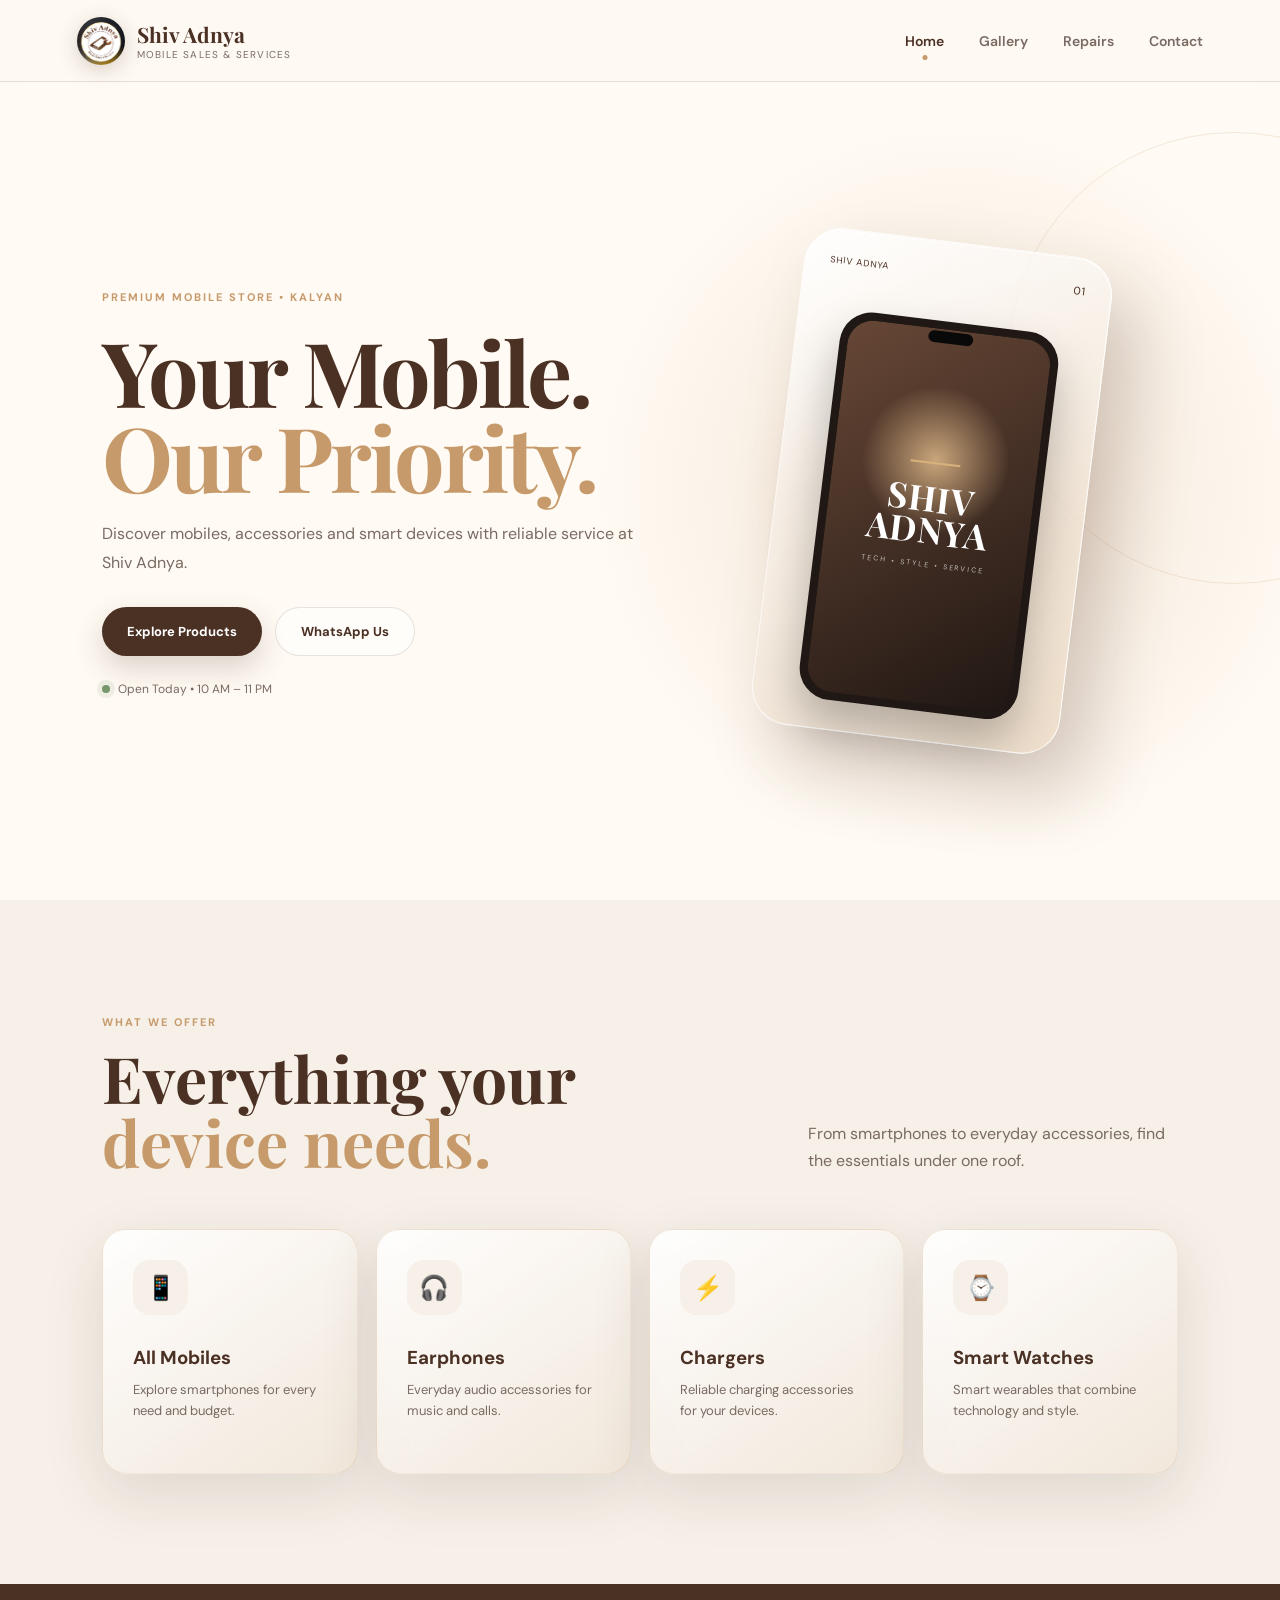
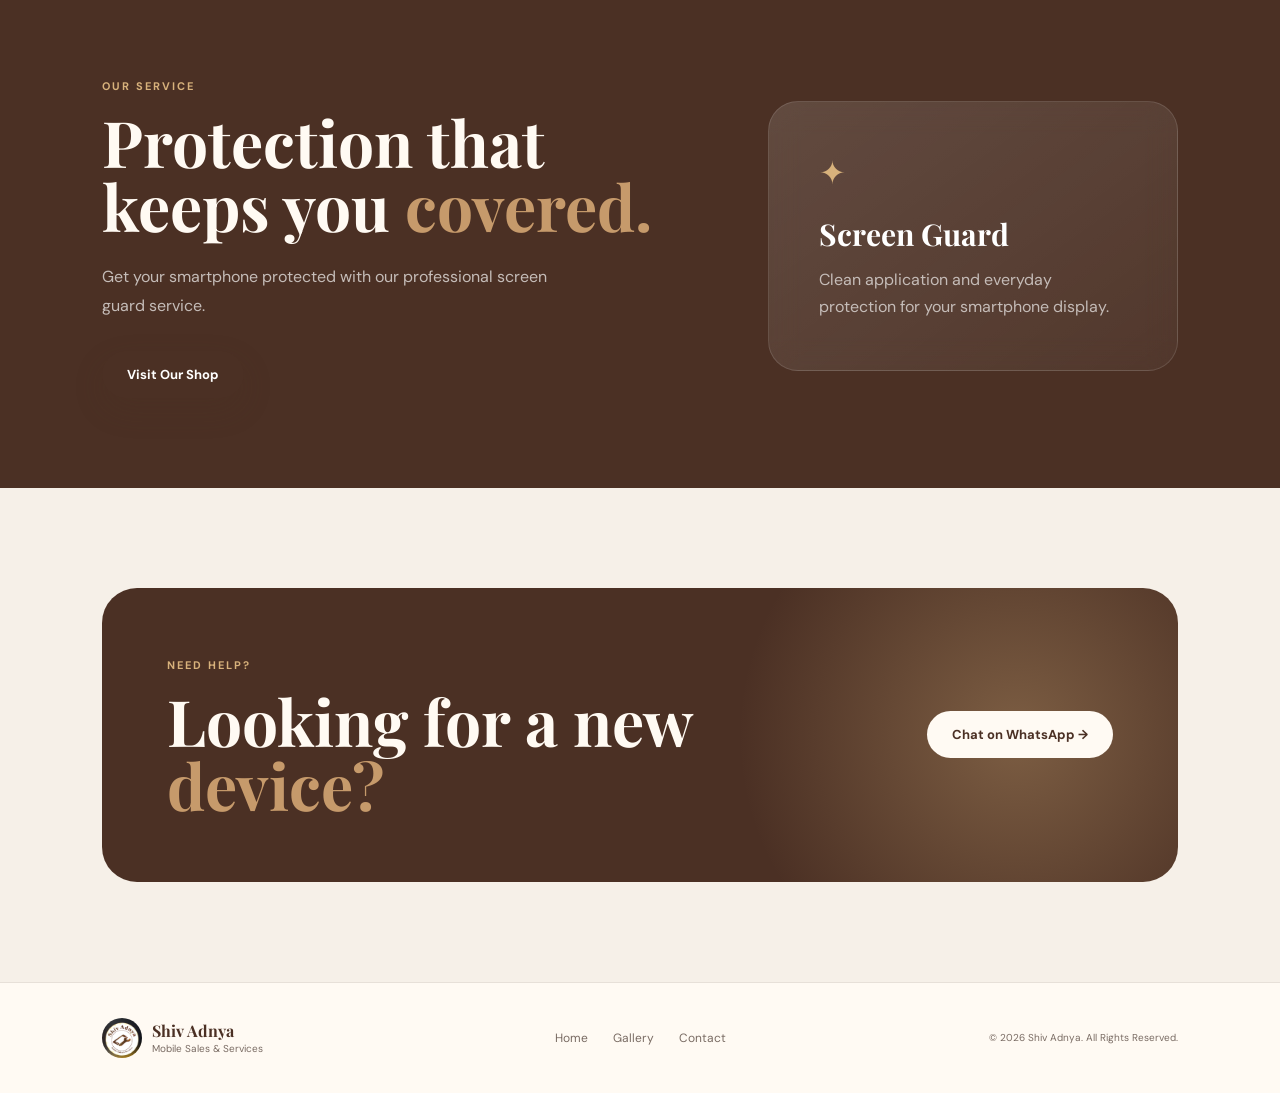
==== commit 9273b2be: "Add Repairs link to navbar" ====
--- a/index.html
+++ b/index.html
@@ -25,7 +25,7 @@
     <!-- THEME -->
     <meta name="theme-color" content="#ffffff">
 
-    <!-- OPEN GRAPH / SOCIAL SEO -->
+    <!-- OPEN GRAPH -->
     <meta property="og:type" content="business.business">
 
     <meta property="og:title"
@@ -43,6 +43,7 @@
     <meta property="og:site_name"
         content="Shiv Adnya Mobile Shop">
 
+
     <!-- TWITTER / X -->
     <meta name="twitter:card" content="summary_large_image">
 
@@ -58,11 +59,15 @@
 
     <!-- GOOGLE FONTS -->
     <link rel="preconnect" href="https://fonts.googleapis.com">
-    <link rel="preconnect" href="https://fonts.gstatic.com" crossorigin>
+
+    <link rel="preconnect"
+        href="https://fonts.gstatic.com"
+        crossorigin>
 
     <link
         href="https://fonts.googleapis.com/css2?family=DM+Sans:wght@400;500;600;700&family=Playfair+Display:wght@500;600;700&display=swap"
         rel="stylesheet">
+
 
     <!-- CSS -->
     <link rel="stylesheet" href="style.css">
@@ -92,11 +97,6 @@
             "addressLocality": "Kalyan",
             "addressRegion": "Maharashtra",
             "postalCode": "421301",
-            "addressCountry": "IN"
-        },
-
-        "geo": {
-            "@type": "GeoCoordinates",
             "addressCountry": "IN"
         },
 
@@ -122,49 +122,7 @@
         "areaServed": {
             "@type": "City",
             "name": "Kalyan"
-        },
-
-        "sameAs": [
-            "https://maps.app.goo.gl/rnq4y5nij6KvbaXi7"
-        ],
-
-        "makesOffer": [
-            {
-                "@type": "Offer",
-                "itemOffered": {
-                    "@type": "Product",
-                    "name": "Mobile Phones"
-                }
-            },
-            {
-                "@type": "Offer",
-                "itemOffered": {
-                    "@type": "Product",
-                    "name": "Earphones"
-                }
-            },
-            {
-                "@type": "Offer",
-                "itemOffered": {
-                    "@type": "Product",
-                    "name": "Mobile Chargers"
-                }
-            },
-            {
-                "@type": "Offer",
-                "itemOffered": {
-                    "@type": "Product",
-                    "name": "Smart Watches"
-                }
-            },
-            {
-                "@type": "Offer",
-                "itemOffered": {
-                    "@type": "Service",
-                    "name": "Screen Guard Service"
-                }
-            }
-        ]
+        }
     }
     </script>
 
@@ -172,6 +130,7 @@
 
 
 <body>
+
 
 <!-- NAVBAR -->
 <header class="navbar">
@@ -183,8 +142,15 @@
             alt="Shiv Adnya Mobile Shop Kalyan Logo">
 
         <div>
-            <strong>Shiv Adnya</strong>
-            <span>Mobile Sales & Services</span>
+
+            <strong>
+                Shiv Adnya
+            </strong>
+
+            <span>
+                Mobile Sales & Services
+            </span>
+
         </div>
 
     </a>
@@ -202,22 +168,35 @@
 
     <nav id="navMenu">
 
-        <a href="index.html" class="active">
+        <a
+            href="index.html"
+            class="active">
+
             Home
+
         </a>
 
         <a href="gallery.html">
+
             Gallery
+
+        </a>
+
+        <a href="repair.html">
+
+            Repairs
+
         </a>
 
         <a href="contact.html">
+
             Contact
+
         </a>
 
     </nav>
 
 </header>
-
 
 <!-- HERO -->
 <section class="hero">
@@ -225,19 +204,25 @@
     <div class="hero-content">
 
         <div class="eyebrow">
+
             PREMIUM MOBILE STORE • KALYAN
+
         </div>
 
 
         <h1>
+
             Your Mobile.
             <span>Our Priority.</span>
+
         </h1>
 
 
         <p>
+
             Discover mobiles, accessories and smart devices
             with reliable service at Shiv Adnya.
+
         </p>
 
 
@@ -325,6 +310,7 @@
 </section>
 
 
+
 <!-- CATEGORIES -->
 <section class="section">
 
@@ -338,16 +324,20 @@
 
 
             <h2>
+
                 Everything your<br>
                 <span>device needs.</span>
+
             </h2>
 
         </div>
 
 
         <p>
+
             From smartphones to everyday accessories,
             find the essentials under one roof.
+
         </p>
 
     </div>
@@ -373,6 +363,7 @@
         </div>
 
 
+
         <div class="category-card">
 
             <div class="icon">
@@ -390,6 +381,7 @@
         </div>
 
 
+
         <div class="category-card">
 
             <div class="icon">
@@ -407,6 +399,7 @@
         </div>
 
 
+
         <div class="category-card">
 
             <div class="icon">
@@ -429,25 +422,32 @@
 </section>
 
 
+
 <!-- SERVICE -->
 <section class="service-section">
 
     <div class="service-content">
 
         <span class="mini-title">
+
             OUR SERVICE
+
         </span>
 
 
         <h2>
+
             Protection that<br>
             keeps you <span>covered.</span>
+
         </h2>
 
 
         <p>
+
             Get your smartphone protected with our
             professional screen guard service.
+
         </p>
 
 
@@ -475,13 +475,16 @@
 
 
         <p>
+
             Clean application and everyday protection
             for your smartphone display.
+
         </p>
 
     </div>
 
 </section>
+
 
 
 <!-- CTA -->
@@ -495,8 +498,10 @@
 
 
         <h2>
+
             Looking for a new<br>
             <span>device?</span>
+
         </h2>
 
     </div>
@@ -515,6 +520,7 @@
 </section>
 
 
+
 <!-- FOOTER -->
 <footer>
 
@@ -558,13 +564,16 @@
 
 
     <p class="copyright">
+
         © 2026 Shiv Adnya. All Rights Reserved.
+
     </p>
 
 </footer>
 
 
+
 <script src="script.js"></script>
 
 </body>
-    </html>
+            </html>
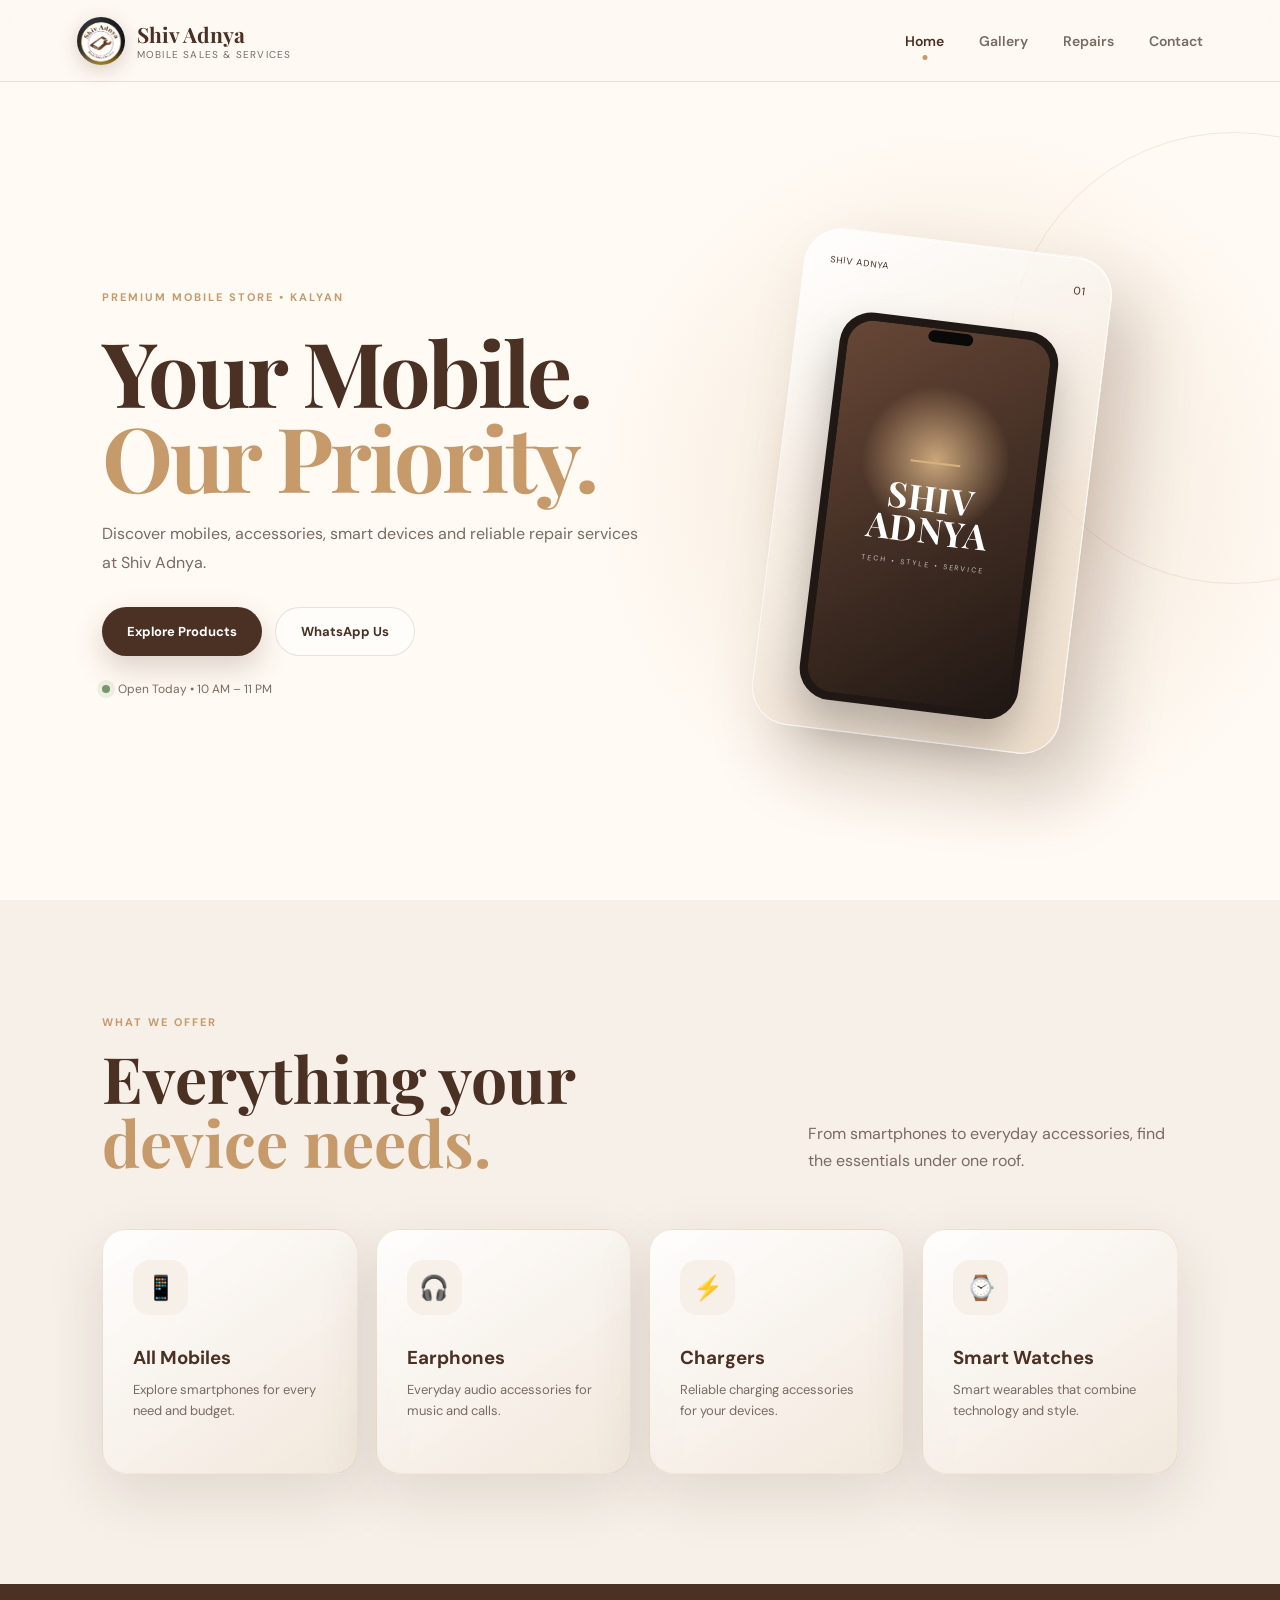
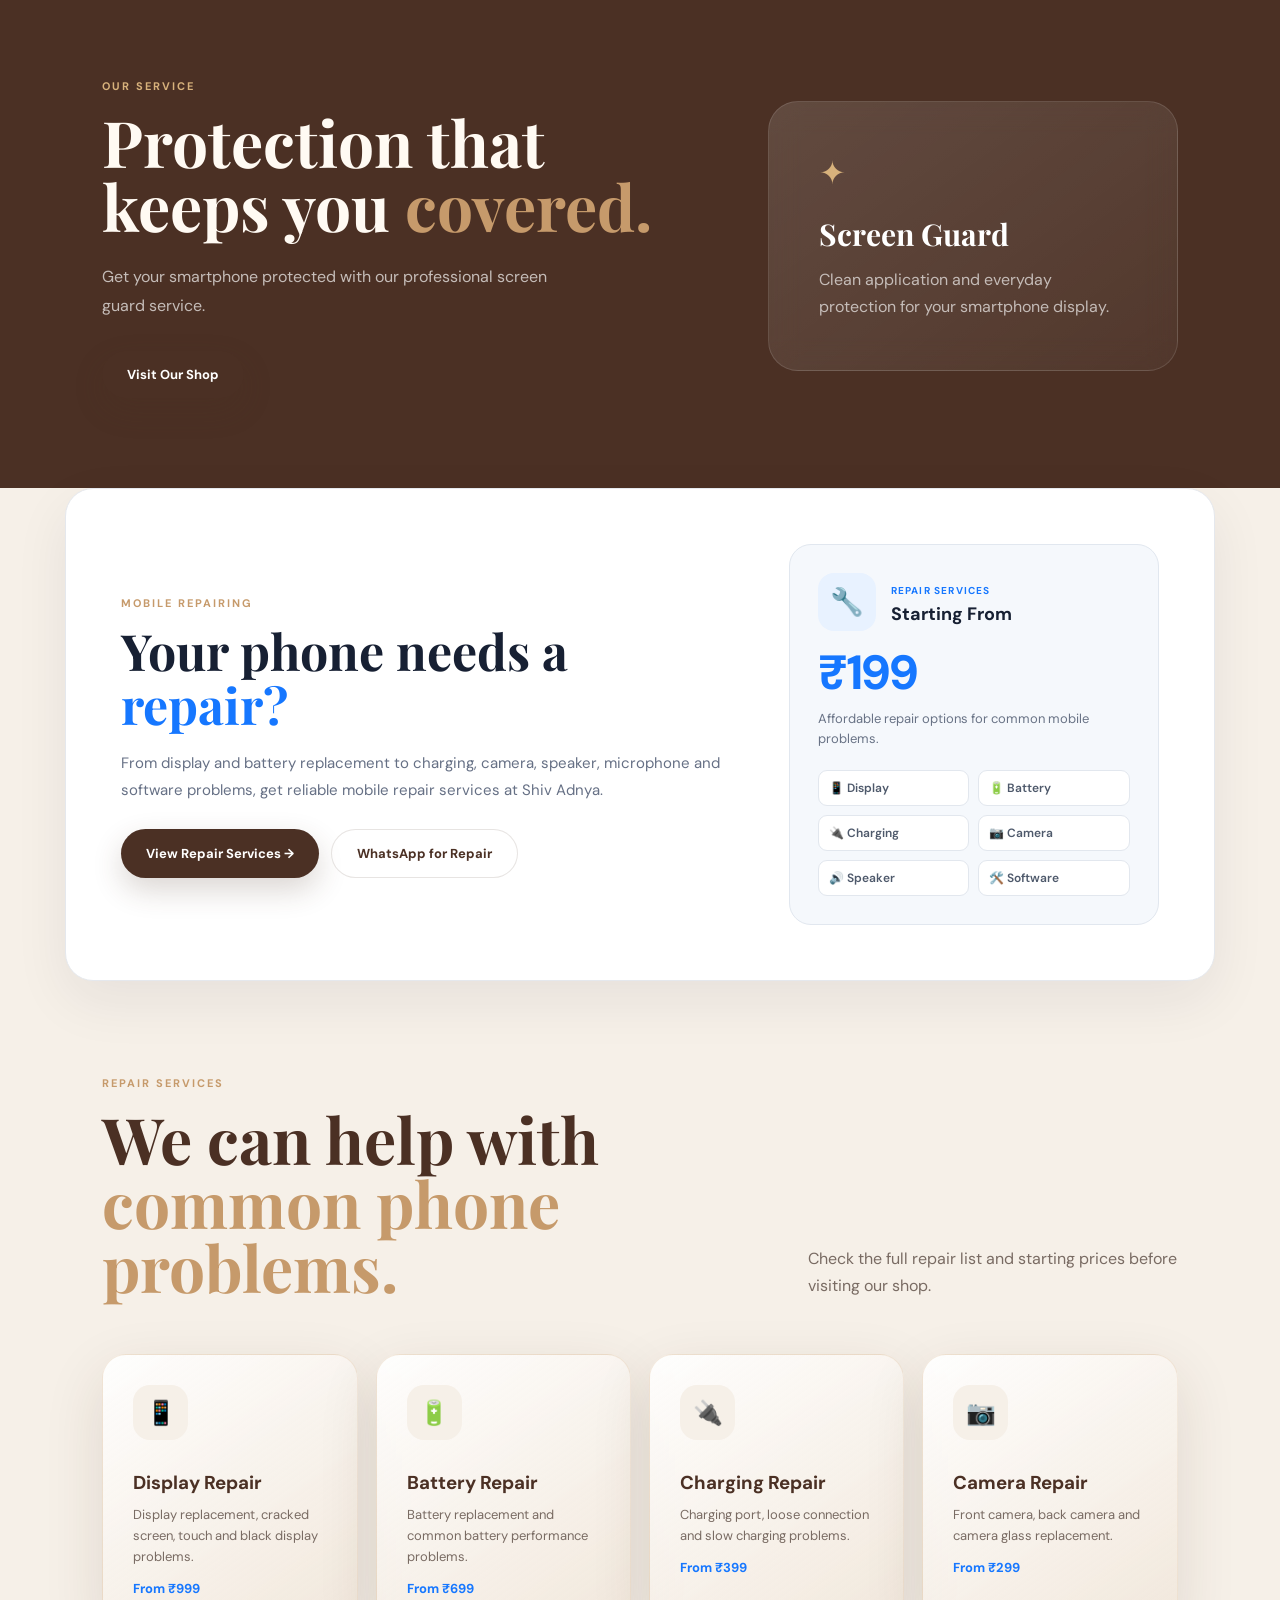
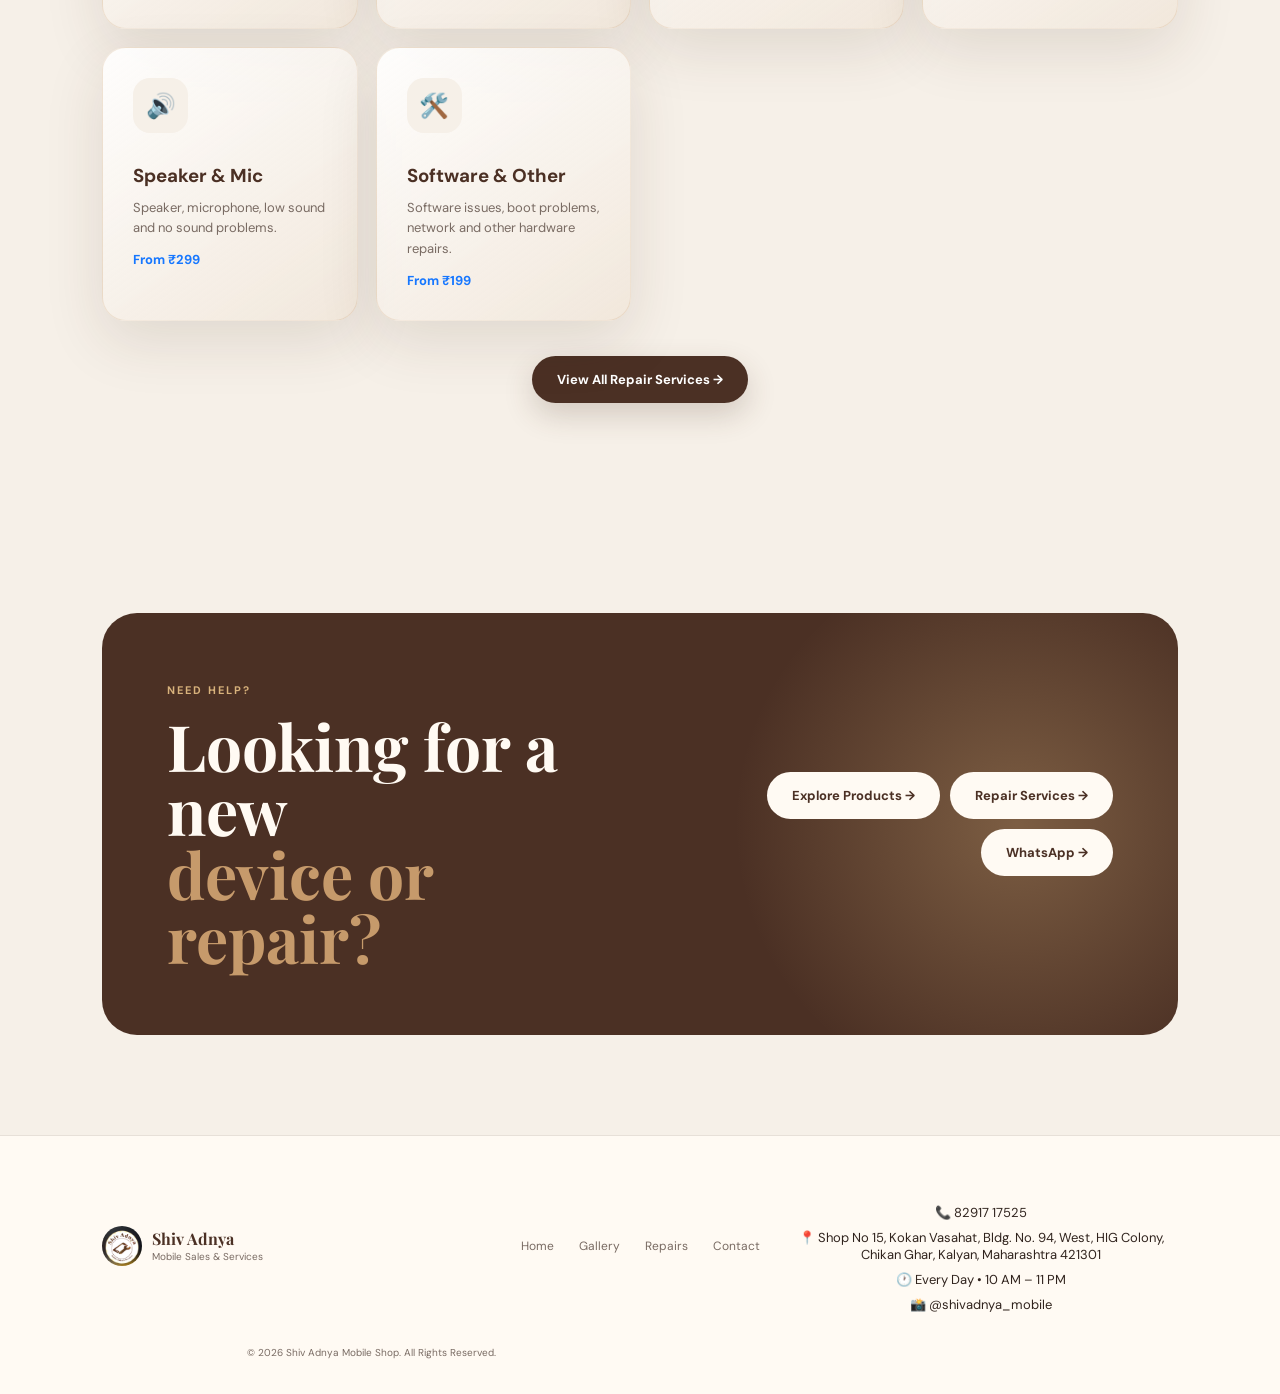
==== commit 47ac892a: "Update homepage with mobile repair services" ====
--- a/index.html
+++ b/index.html
@@ -1,20 +1,22 @@
 <!DOCTYPE html>
 <html lang="en">
+
 <head>
 
     <!-- BASIC SEO -->
     <meta charset="UTF-8">
+
     <meta name="viewport" content="width=device-width, initial-scale=1.0">
 
-    <title>Shiv Adnya Mobile Shop | Mobiles & Accessories in Kalyan</title>
+    <title>Shiv Adnya Mobile Shop | Mobiles, Accessories & Repair in Kalyan</title>
 
     <meta name="description"
-        content="Shiv Adnya Mobile Shop in Chikan Ghar, Kalyan. Buy mobiles, earphones, chargers and smart watches. Screen guard service available. Open daily 10 AM to 11 PM.">
+        content="Shiv Adnya Mobile Shop in Chikan Ghar, Kalyan. Buy mobiles, earphones, chargers and smart watches. Get affordable mobile repair, display, battery, charging, camera and software services. Open daily 10 AM to 11 PM.">
 
     <meta name="keywords"
-        content="Shiv Adnya, Shiv Adnya Mobile Shop, mobile shop in Kalyan, mobile shop Chikan Ghar, mobiles in Kalyan, mobile accessories Kalyan, earphones Kalyan, chargers Kalyan, smart watches Kalyan, screen guard Kalyan">
-
-    <meta name="author" content="Shiv Adnya">
+        content="Shiv Adnya Mobile Shop, mobile shop in Kalyan, mobile repair Kalyan, mobile repairing shop Kalyan, phone repair Kalyan, display replacement Kalyan, battery replacement Kalyan, charging port repair Kalyan, mobile accessories Kalyan, Chikan Ghar mobile shop, earphones Kalyan, chargers Kalyan, smart watches Kalyan">
+
+    <meta name="author" content="Shiv Adnya Mobile Shop">
 
     <meta name="robots" content="index, follow">
 
@@ -22,17 +24,20 @@
     <link rel="canonical"
         href="https://harshwebstudio.github.io/SHIV-ADNYA/">
 
+
     <!-- THEME -->
     <meta name="theme-color" content="#ffffff">
 
+
     <!-- OPEN GRAPH -->
-    <meta property="og:type" content="business.business">
+    <meta property="og:type"
+        content="business.business">
 
     <meta property="og:title"
-        content="Shiv Adnya Mobile Shop | Mobiles & Accessories in Kalyan">
+        content="Shiv Adnya Mobile Shop | Mobiles, Accessories & Repair in Kalyan">
 
     <meta property="og:description"
-        content="Mobiles, earphones, chargers, smart watches and screen guard services at Shiv Adnya, Chikan Ghar, Kalyan.">
+        content="Mobiles, accessories, screen guard and affordable mobile repair services at Shiv Adnya Mobile Shop, Chikan Ghar, Kalyan.">
 
     <meta property="og:url"
         content="https://harshwebstudio.github.io/SHIV-ADNYA/">
@@ -45,20 +50,22 @@
 
 
     <!-- TWITTER / X -->
-    <meta name="twitter:card" content="summary_large_image">
+    <meta name="twitter:card"
+        content="summary_large_image">
 
     <meta name="twitter:title"
         content="Shiv Adnya Mobile Shop | Kalyan">
 
     <meta name="twitter:description"
-        content="Mobiles, accessories and screen guard services in Chikan Ghar, Kalyan.">
+        content="Mobiles, accessories, screen guard and mobile repair services in Chikan Ghar, Kalyan.">
 
     <meta name="twitter:image"
         content="https://harshwebstudio.github.io/SHIV-ADNYA/images/logo.jpg">
 
 
     <!-- GOOGLE FONTS -->
-    <link rel="preconnect" href="https://fonts.googleapis.com">
+    <link rel="preconnect"
+        href="https://fonts.googleapis.com">
 
     <link rel="preconnect"
         href="https://fonts.gstatic.com"
@@ -70,7 +77,8 @@
 
 
     <!-- CSS -->
-    <link rel="stylesheet" href="style.css">
+    <link rel="stylesheet"
+        href="style.css">
 
 
     <!-- LOCAL BUSINESS STRUCTURED DATA -->
@@ -89,7 +97,7 @@
 
         "telephone": "+91-8291717525",
 
-        "description": "Shiv Adnya Mobile Shop in Chikan Ghar, Kalyan offering mobiles, earphones, chargers, smart watches and screen guard services.",
+        "description": "Shiv Adnya Mobile Shop in Chikan Ghar, Kalyan offering mobiles, earphones, chargers, smart watches, screen guard and mobile repair services.",
 
         "address": {
             "@type": "PostalAddress",
@@ -122,7 +130,11 @@
         "areaServed": {
             "@type": "City",
             "name": "Kalyan"
-        }
+        },
+
+        "sameAs": [
+            "https://instagram.com/shivadnya_mobile"
+        ]
     }
     </script>
 
@@ -132,10 +144,14 @@
 <body>
 
 
-<!-- NAVBAR -->
+<!-- ================================
+     NAVBAR
+================================ -->
+
 <header class="navbar">
 
-    <a href="index.html" class="brand">
+    <a href="index.html"
+        class="brand">
 
         <img
             src="images/logo.jpg"
@@ -176,18 +192,21 @@
 
         </a>
 
+
         <a href="gallery.html">
 
             Gallery
 
         </a>
 
+
         <a href="repair.html">
 
             Repairs
 
         </a>
 
+
         <a href="contact.html">
 
             Contact
@@ -198,7 +217,12 @@
 
 </header>
 
-<!-- HERO -->
+
+
+<!-- ================================
+     HERO
+================================ -->
+
 <section class="hero">
 
     <div class="hero-content">
@@ -220,8 +244,8 @@
 
         <p>
 
-            Discover mobiles, accessories and smart devices
-            with reliable service at Shiv Adnya.
+            Discover mobiles, accessories, smart devices
+            and reliable repair services at Shiv Adnya.
 
         </p>
 
@@ -261,6 +285,7 @@
     </div>
 
 
+
     <div class="hero-visual">
 
         <div class="glow"></div>
@@ -291,12 +316,16 @@
                     <div class="screen-line"></div>
 
                     <strong>
+
                         SHIV<br>
                         ADNYA
+
                     </strong>
 
                     <small>
+
                         TECH • STYLE • SERVICE
+
                     </small>
 
                 </div>
@@ -311,7 +340,10 @@
 
 
 
-<!-- CATEGORIES -->
+<!-- ================================
+     CATEGORIES
+================================ -->
+
 <section class="section">
 
     <div class="section-heading">
@@ -319,7 +351,9 @@
         <div>
 
             <span class="mini-title">
+
                 WHAT WE OFFER
+
             </span>
 
 
@@ -423,7 +457,10 @@
 
 
 
-<!-- SERVICE -->
+<!-- ================================
+     SCREEN GUARD SERVICE
+================================ -->
+
 <section class="service-section">
 
     <div class="service-content">
@@ -483,11 +520,340 @@
 
     </div>
 
+    </section>
+   <!-- ================================
+     MOBILE REPAIR SECTION
+================================ -->
+
+<section class="repair-home-section">
+
+    <div class="repair-home-content">
+
+        <span class="mini-title">
+
+            MOBILE REPAIRING
+
+        </span>
+
+
+        <h2>
+
+            Your phone needs a<br>
+            <span>repair?</span>
+
+        </h2>
+
+
+        <p>
+
+            From display and battery replacement to charging,
+            camera, speaker, microphone and software problems,
+            get reliable mobile repair services at Shiv Adnya.
+
+        </p>
+
+
+        <div class="repair-home-buttons">
+
+            <a
+                href="repair.html"
+                class="btn primary">
+
+                View Repair Services →
+
+            </a>
+
+
+            <a
+                href="https://wa.me/918291717525?text=Hello%20Shiv%20Adnya%20Mobile%20Shop%2C%20I%20need%20mobile%20repair%20service."
+                target="_blank"
+                rel="noopener"
+                class="btn secondary">
+
+                WhatsApp for Repair
+
+            </a>
+
+        </div>
+
+    </div>
+
+
+
+    <!-- REPAIR PRICE CARD -->
+
+    <div class="repair-price-card">
+
+        <div class="repair-card-top">
+
+            <div class="repair-big-icon">
+                🔧
+            </div>
+
+
+            <div>
+
+                <span>
+                    REPAIR SERVICES
+                </span>
+
+                <h3>
+                    Starting From
+                </h3>
+
+            </div>
+
+        </div>
+
+
+        <div class="repair-price">
+
+            ₹199
+
+        </div>
+
+
+        <p>
+
+            Affordable repair options for common
+            mobile problems.
+
+        </p>
+
+
+        <div class="repair-mini-list">
+
+            <span>
+                📱 Display
+            </span>
+
+            <span>
+                🔋 Battery
+            </span>
+
+            <span>
+                🔌 Charging
+            </span>
+
+            <span>
+                📷 Camera
+            </span>
+
+            <span>
+                🔊 Speaker
+            </span>
+
+            <span>
+                🛠️ Software
+            </span>
+
+        </div>
+
+    </div>
+
 </section>
 
 
 
-<!-- CTA -->
+<!-- ================================
+     REPAIR HIGHLIGHTS
+================================ -->
+
+<section class="section repair-highlights">
+
+    <div class="section-heading">
+
+        <div>
+
+            <span class="mini-title">
+
+                REPAIR SERVICES
+
+            </span>
+
+
+            <h2>
+
+                We can help with<br>
+                <span>common phone problems.</span>
+
+            </h2>
+
+        </div>
+
+
+        <p>
+
+            Check the full repair list and starting prices
+            before visiting our shop.
+
+        </p>
+
+    </div>
+
+
+    <div class="category-grid repair-category-grid">
+
+
+        <div class="category-card">
+
+            <div class="icon">
+                📱
+            </div>
+
+            <h3>
+                Display Repair
+            </h3>
+
+            <p>
+                Display replacement, cracked screen,
+                touch and black display problems.
+            </p>
+
+            <strong class="repair-start-price">
+                From ₹999
+            </strong>
+
+        </div>
+
+
+
+        <div class="category-card">
+
+            <div class="icon">
+                🔋
+            </div>
+
+            <h3>
+                Battery Repair
+            </h3>
+
+            <p>
+                Battery replacement and common
+                battery performance problems.
+            </p>
+
+            <strong class="repair-start-price">
+                From ₹699
+            </strong>
+
+        </div>
+
+
+
+        <div class="category-card">
+
+            <div class="icon">
+                🔌
+            </div>
+
+            <h3>
+                Charging Repair
+            </h3>
+
+            <p>
+                Charging port, loose connection
+                and slow charging problems.
+            </p>
+
+            <strong class="repair-start-price">
+                From ₹399
+            </strong>
+
+        </div>
+
+
+
+        <div class="category-card">
+
+            <div class="icon">
+                📷
+            </div>
+
+            <h3>
+                Camera Repair
+            </h3>
+
+            <p>
+                Front camera, back camera and
+                camera glass replacement.
+            </p>
+
+            <strong class="repair-start-price">
+                From ₹299
+            </strong>
+
+        </div>
+
+
+
+        <div class="category-card">
+
+            <div class="icon">
+                🔊
+            </div>
+
+            <h3>
+                Speaker & Mic
+            </h3>
+
+            <p>
+                Speaker, microphone, low sound
+                and no sound problems.
+            </p>
+
+            <strong class="repair-start-price">
+                From ₹299
+            </strong>
+
+        </div>
+
+
+
+        <div class="category-card">
+
+            <div class="icon">
+                🛠️
+            </div>
+
+            <h3>
+                Software & Other
+            </h3>
+
+            <p>
+                Software issues, boot problems,
+                network and other hardware repairs.
+            </p>
+
+            <strong class="repair-start-price">
+                From ₹199
+            </strong>
+
+        </div>
+
+    </div>
+
+
+    <div class="repair-view-all">
+
+        <a
+            href="repair.html"
+            class="btn primary">
+
+            View All Repair Services →
+
+        </a>
+
+    </div>
+
+</section>
+
+
+
+<!-- ================================
+     CTA
+================================ -->
+
 <section class="cta">
 
     <div>
@@ -500,30 +866,54 @@
         <h2>
 
             Looking for a new<br>
-            <span>device?</span>
+            <span>device or repair?</span>
 
         </h2>
 
     </div>
 
 
-    <a
-        href="https://wa.me/918291717525"
-        target="_blank"
-        rel="noopener"
-        class="btn light">
-
-        Chat on WhatsApp →
-
-    </a>
+    <div class="cta-buttons">
+
+        <a
+            href="gallery.html"
+            class="btn light">
+
+            Explore Products →
+
+        </a>
+
+
+        <a
+            href="repair.html"
+            class="btn light">
+
+            Repair Services →
+
+        </a>
+
+
+        <a
+            href="https://wa.me/918291717525"
+            target="_blank"
+            rel="noopener"
+            class="btn light">
+
+            WhatsApp →
+
+        </a>
+
+    </div>
 
 </section>
 
 
 
-<!-- FOOTER -->
+<!-- ================================
+     FOOTER
+================================ -->
+
 <footer>
-
 
     <div class="footer-brand">
 
@@ -546,16 +936,24 @@
     </div>
 
 
+
     <div class="footer-links">
 
         <a href="index.html">
             Home
         </a>
 
+
         <a href="gallery.html">
             Gallery
         </a>
 
+
+        <a href="repair.html">
+            Repairs
+        </a>
+
+
         <a href="contact.html">
             Contact
         </a>
@@ -563,17 +961,461 @@
     </div>
 
 
+
+    <div class="footer-contact">
+
+        <p>
+            📞 <a href="tel:+918291717525">
+                82917 17525
+            </a>
+        </p>
+
+
+        <p>
+            📍 Shop No 15, Kokan Vasahat,
+            Bldg. No. 94, West, HIG Colony,
+            Chikan Ghar, Kalyan,
+            Maharashtra 421301
+        </p>
+
+
+        <p>
+            🕐 Every Day • 10 AM – 11 PM
+        </p>
+
+
+        <p>
+            📸 <a
+                href="https://instagram.com/shivadnya_mobile"
+                target="_blank"
+                rel="noopener">
+                @shivadnya_mobile
+            </a>
+        </p>
+
+    </div>
+
+
+
     <p class="copyright">
 
-        © 2026 Shiv Adnya. All Rights Reserved.
+        © 2026 Shiv Adnya Mobile Shop.
+        All Rights Reserved.
 
     </p>
 
 </footer>
-
-
+    <!-- ================================
+     REPAIR SECTION STYLES
+================================ -->
+
+<style>
+
+.repair-home-section {
+
+    max-width: 1150px;
+
+    margin: 0 auto 80px;
+
+    padding: 55px;
+
+    border-radius: 28px;
+
+    background: #ffffff;
+
+    border: 1px solid #e5e8ed;
+
+    display: grid;
+
+    grid-template-columns: 1.25fr 0.75fr;
+
+    gap: 50px;
+
+    align-items: center;
+
+    box-shadow: 0 20px 55px rgba(25, 35, 50, 0.07);
+
+}
+
+
+.repair-home-content .mini-title {
+
+    display: inline-block;
+
+    margin-bottom: 14px;
+
+}
+
+
+.repair-home-content h2 {
+
+    font-family: "Playfair Display", serif;
+
+    font-size: clamp(32px, 5vw, 50px);
+
+    line-height: 1.08;
+
+    margin-bottom: 18px;
+
+    color: #172033;
+
+}
+
+
+.repair-home-content h2 span {
+
+    color: #1677ff;
+
+}
+
+
+.repair-home-content p {
+
+    max-width: 600px;
+
+    color: #667085;
+
+    font-size: 15px;
+
+    line-height: 1.8;
+
+    margin-bottom: 25px;
+
+}
+
+
+.repair-home-buttons {
+
+    display: flex;
+
+    flex-wrap: wrap;
+
+    gap: 12px;
+
+}
+
+
+.repair-price-card {
+
+    padding: 28px;
+
+    border-radius: 22px;
+
+    background: #f5f8fc;
+
+    border: 1px solid #e1e7ef;
+
+}
+
+
+.repair-card-top {
+
+    display: flex;
+
+    align-items: center;
+
+    gap: 15px;
+
+    margin-bottom: 18px;
+
+}
+
+
+.repair-big-icon {
+
+    width: 58px;
+
+    height: 58px;
+
+    border-radius: 16px;
+
+    display: flex;
+
+    align-items: center;
+
+    justify-content: center;
+
+    background: #e8f2ff;
+
+    font-size: 27px;
+
+}
+
+
+.repair-card-top span {
+
+    font-size: 10px;
+
+    font-weight: 700;
+
+    letter-spacing: 1.2px;
+
+    color: #1677ff;
+
+}
+
+
+.repair-card-top h3 {
+
+    font-size: 18px;
+
+    margin-top: 3px;
+
+    color: #172033;
+
+}
+
+
+.repair-price {
+
+    font-size: 48px;
+
+    font-weight: 800;
+
+    line-height: 1;
+
+    color: #1677ff;
+
+    margin-bottom: 12px;
+
+}
+
+
+.repair-price-card > p {
+
+    color: #697386;
+
+    font-size: 13px;
+
+    line-height: 1.6;
+
+    margin-bottom: 20px;
+
+}
+
+
+.repair-mini-list {
+
+    display: grid;
+
+    grid-template-columns: 1fr 1fr;
+
+    gap: 9px;
+
+}
+
+
+.repair-mini-list span {
+
+    padding: 9px 10px;
+
+    border-radius: 9px;
+
+    background: #ffffff;
+
+    border: 1px solid #e2e7ee;
+
+    color: #4e596b;
+
+    font-size: 12px;
+
+    font-weight: 600;
+
+}
+
+
+.repair-highlights {
+
+    padding-top: 10px;
+
+}
+
+
+.repair-category-grid .category-card {
+
+    position: relative;
+
+}
+
+
+.repair-start-price {
+
+    display: inline-block;
+
+    margin-top: 12px;
+
+    color: #1677ff;
+
+    font-size: 13px;
+
+}
+
+
+.repair-view-all {
+
+    display: flex;
+
+    justify-content: center;
+
+    margin-top: 35px;
+
+}
+
+
+.cta-buttons {
+
+    display: flex;
+
+    flex-wrap: wrap;
+
+    gap: 10px;
+
+    justify-content: flex-end;
+
+}
+
+
+.footer-contact {
+
+    max-width: 650px;
+
+    margin: 25px auto 0;
+
+    text-align: center;
+
+}
+
+
+.footer-contact p {
+
+    margin: 8px 0;
+
+    font-size: 13px;
+
+}
+
+
+.footer-contact a {
+
+    text-decoration: none;
+
+}
+
+
+/* TABLET */
+
+@media (max-width: 900px) {
+
+    .repair-home-section {
+
+        grid-template-columns: 1fr;
+
+        gap: 35px;
+
+        margin-left: 20px;
+
+        margin-right: 20px;
+
+    }
+
+
+    .cta-buttons {
+
+        justify-content: flex-start;
+
+        margin-top: 20px;
+
+    }
+
+}
+
+
+/* MOBILE */
+
+@media (max-width: 600px) {
+
+    .repair-home-section {
+
+        padding: 30px 20px;
+
+        border-radius: 22px;
+
+        margin-left: 15px;
+
+        margin-right: 15px;
+
+        margin-bottom: 55px;
+
+    }
+
+
+    .repair-home-buttons {
+
+        flex-direction: column;
+
+    }
+
+
+    .repair-home-buttons .btn {
+
+        width: 100%;
+
+        text-align: center;
+
+    }
+
+
+    .repair-price {
+
+        font-size: 42px;
+
+    }
+
+
+    .repair-mini-list {
+
+        grid-template-columns: 1fr 1fr;
+
+    }
+
+
+    .cta-buttons {
+
+        flex-direction: column;
+
+        width: 100%;
+
+    }
+
+
+    .cta-buttons .btn {
+
+        width: 100%;
+
+        text-align: center;
+
+    }
+
+
+    .footer-contact {
+
+        padding: 0 10px;
+
+    }
+
+}
+
+</style>
+
+
+
+<!-- ================================
+     JAVASCRIPT
+================================ -->
 
 <script src="script.js"></script>
 
 </body>
-            </html>
+
+</html>
+    
